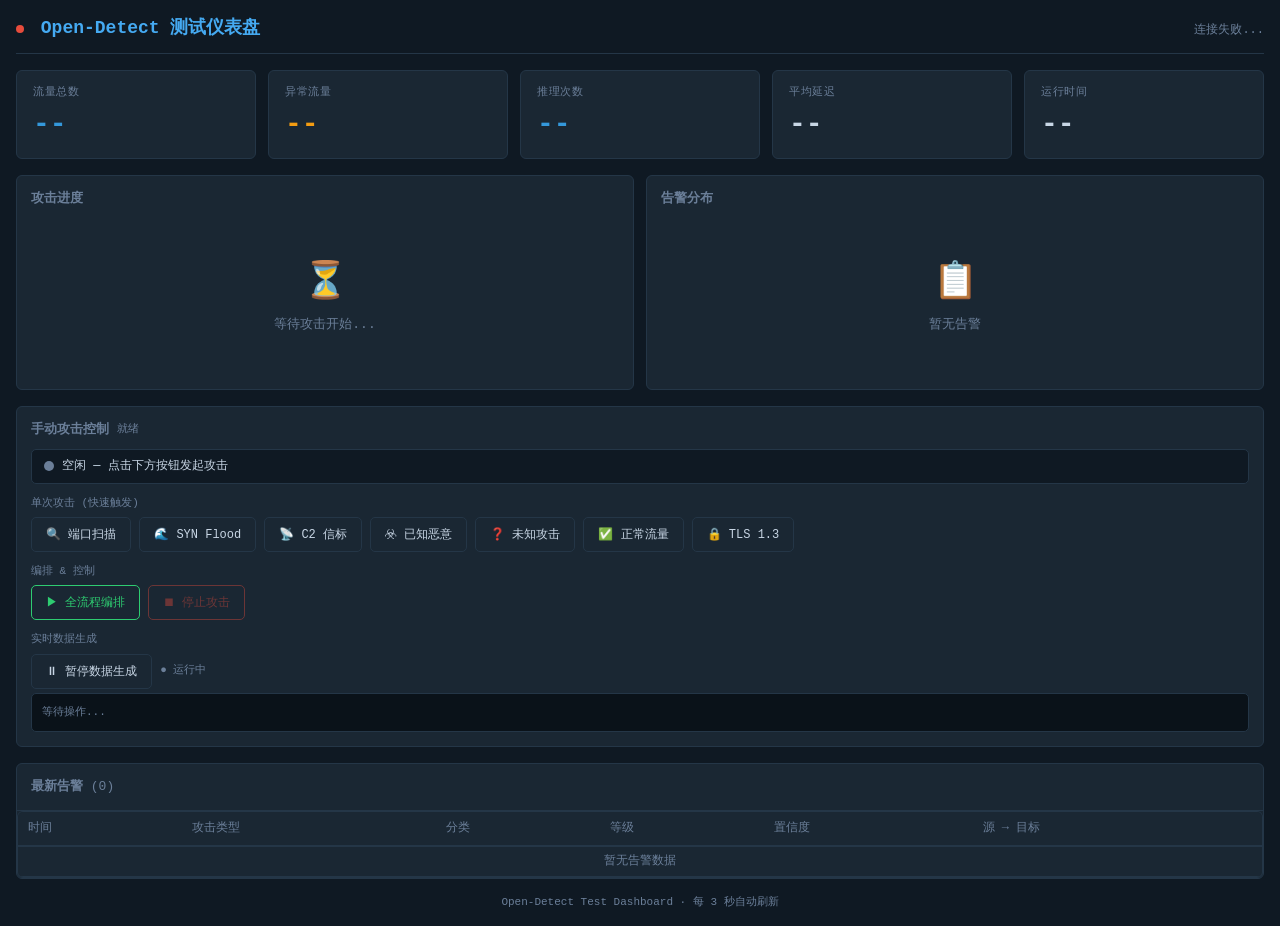
==== tests/dashboard/templates/index.html @ 9c93c2b6 "feat: add dashboard model testing spec and related enhancements [remove large file]" ====
<!DOCTYPE html>
<html lang="zh-CN">
<head>
<meta charset="UTF-8">
<meta name="viewport" content="width=device-width, initial-scale=1.0">
<title>Open-Detect 测试仪表盘</title>
<style>
  :root {
    --bg: #0f1923;
    --panel: #1a2733;
    --border: #243647;
    --text: #c8d6e5;
    --text-dim: #6b7f99;
    --accent: #45aaf2;
    --critical: #e74c3c;
    --warning: #f39c12;
    --info: #3498db;
    --success: #2ecc71;
    --pending: #4e5b6c;
  }
  * { margin: 0; padding: 0; box-sizing: border-box; }
  body {
    background: var(--bg);
    color: var(--text);
    font-family: -apple-system, BlinkMacSystemFont, 'Segoe UI', Roboto, monospace;
    font-size: 13px;
    line-height: 1.4;
    padding: 16px;
  }
  .header {
    display: flex; justify-content: space-between; align-items: baseline;
    margin-bottom: 16px; padding-bottom: 12px;
    border-bottom: 1px solid var(--border);
  }
  .header h1 { font-size: 18px; font-weight: 600; color: var(--accent); }
  .header .update-time { color: var(--text-dim); font-size: 12px; }
  .header .status-dot {
    display: inline-block; width: 8px; height: 8px; border-radius: 50%;
    margin-right: 6px; background: var(--pending);
  }
  .status-dot.healthy { background: var(--success); }
  .status-dot.unhealthy { background: var(--critical); }

  /* Metric cards */
  .cards { display: flex; gap: 12px; margin-bottom: 16px; flex-wrap: wrap; }
  .card {
    flex: 1; min-width: 140px; background: var(--panel);
    border: 1px solid var(--border); border-radius: 6px; padding: 14px 16px;
  }
  .card .label { font-size: 11px; color: var(--text-dim); text-transform: uppercase; letter-spacing: 0.5px; }
  .card .value { font-size: 28px; font-weight: 700; margin-top: 4px; }
  .card .value.critical { color: var(--critical); }
  .card .value.warning { color: var(--warning); }
  .card .value.info { color: var(--info); }

  /* Panels row */
  .panels { display: flex; gap: 12px; margin-bottom: 16px; flex-wrap: wrap; }
  .panel-box {
    flex: 1; min-width: 300px; background: var(--panel);
    border: 1px solid var(--border); border-radius: 6px; padding: 14px;
  }
  .panel-box h3 { font-size: 13px; color: var(--text-dim); margin-bottom: 10px; text-transform: uppercase; }

  /* Attack progress */
  .attack-row { display: flex; align-items: center; gap: 10px; margin-bottom: 8px; }
  .attack-name { width: 130px; font-size: 12px; white-space: nowrap; overflow: hidden; text-overflow: ellipsis; }
  .attack-bar {
    flex: 1; height: 8px; background: var(--border); border-radius: 4px; overflow: hidden;
  }
  .attack-bar .fill { height: 100%; border-radius: 4px; transition: width 0.5s; }
  .fill.done { background: var(--success); width: 100%; }
  .fill.running { background: var(--warning); width: 50%; animation: pulse 1.5s infinite; }
  .fill.pending { background: var(--pending); width: 5%; }
  .attack-status { width: 50px; font-size: 11px; text-align: right; }
  @keyframes pulse { 0%,100%{opacity:1} 50%{opacity:0.4} }

  /* Alert distribution */
  .dist-row { display: flex; justify-content: space-between; margin-bottom: 6px; font-size: 13px; }
  .dist-row .count { font-weight: 700; }

  /* Alert table */
  .alert-table { width: 100%; border-collapse: collapse; font-size: 12px; }
  .alert-table th {
    text-align: left; padding: 8px 10px; border-bottom: 2px solid var(--border);
    color: var(--text-dim); font-weight: 500; position: sticky; top: 0;
    background: var(--panel);
  }
  .alert-table td { padding: 6px 10px; border-bottom: 1px solid var(--border); }
  .alert-table tr:hover { background: rgba(69,170,242,0.05); }
  .badge {
    display: inline-block; padding: 2px 8px; border-radius: 3px;
    font-size: 11px; font-weight: 600; text-transform: uppercase;
  }
  .badge-critical { background: rgba(231,76,60,0.2); color: var(--critical); }
  .badge-warning { background: rgba(243,156,18,0.2); color: var(--warning); }
  .badge-info { background: rgba(52,152,219,0.2); color: var(--info); }

  /* Table container */
  .table-wrap { max-height: 320px; overflow-y: auto; border: 1px solid var(--border); border-radius: 6px; }

  /* ── Attack Control Panel ── */
  .ctrl-buttons { display: flex; gap: 8px; flex-wrap: wrap; margin-bottom: 12px; }
  .btn {
    padding: 8px 14px; border-radius: 5px; border: 1px solid var(--border);
    background: var(--panel); color: var(--text); cursor: pointer;
    font-size: 12px; font-family: inherit; transition: all 0.2s;
    white-space: nowrap;
  }
  .btn:hover:not(:disabled) { border-color: var(--accent); color: var(--accent); }
  .btn:disabled { opacity: 0.4; cursor: not-allowed; }
  .btn.danger { border-color: var(--critical); color: var(--critical); }
  .btn.danger:hover:not(:disabled) { background: rgba(231,76,60,0.1); }
  .btn.full { border-color: var(--success); color: var(--success); }
  .btn.full:hover:not(:disabled) { background: rgba(46,204,113,0.1); }
  .btn-group-label { font-size: 11px; color: var(--text-dim); margin: 8px 0 6px; display: block; }
  .attack-status-bar {
    display: flex; align-items: center; gap: 8px; padding: 8px 12px;
    border-radius: 5px; background: var(--bg); margin-bottom: 12px;
    border: 1px solid var(--border);
  }
  .attack-status-bar .dot {
    width: 10px; height: 10px; border-radius: 50%; flex-shrink: 0;
  }
  .attack-status-bar .dot.idle { background: var(--text-dim); }
  .attack-status-bar .dot.active { background: var(--warning); animation: pulse 0.8s infinite; }
  .attack-status-bar .msg { flex: 1; font-size: 12px; }
  .attack-console {
    background: #0a1219; border: 1px solid var(--border); border-radius: 5px;
    padding: 10px; max-height: 140px; overflow-y: auto; font-size: 11px;
    color: var(--text-dim); line-height: 1.6;
  }
  .attack-console .log-ok { color: var(--success); }
  .attack-console .log-err { color: var(--critical); }
  .attack-console .log-time { color: var(--text-dim); opacity: 0.6; margin-right: 8px; }

  .empty-state { text-align: center; padding: 40px; color: var(--text-dim); }
  .empty-state .icon { font-size: 36px; margin-bottom: 8px; }

  .footer { text-align: center; color: var(--text-dim); font-size: 11px; margin-top: 16px; }
</style>
</head>
<body>

<div class="header">
  <h1>
    <span class="status-dot" id="dot"></span>
    Open-Detect 测试仪表盘
  </h1>
  <div class="update-time" id="lastUpdate">启动中...</div>
</div>

<!-- Metric cards -->
<div class="cards">
  <div class="card">
    <div class="label">流量总数</div>
    <div class="value info" id="card-flows">--</div>
  </div>
  <div class="card">
    <div class="label">异常流量</div>
    <div class="value warning" id="card-abnormal">--</div>
  </div>
  <div class="card">
    <div class="label">推理次数</div>
    <div class="value info" id="card-inference">--</div>
  </div>
  <div class="card">
    <div class="label">平均延迟</div>
    <div class="value" id="card-latency">--</div>
  </div>
  <div class="card">
    <div class="label">运行时间</div>
    <div class="value" id="card-uptime">--</div>
  </div>
</div>

<!-- Panels: Attack progress + Alert distribution -->
<div class="panels">
  <div class="panel-box">
    <h3>攻击进度</h3>
    <div id="attack-progress">
      <div class="empty-state"><div class="icon">⏳</div>等待攻击开始...</div>
    </div>
  </div>
  <div class="panel-box">
    <h3>告警分布</h3>
    <div id="alert-dist">
      <div class="empty-state"><div class="icon">📋</div>暂无告警</div>
    </div>
  </div>
</div>

<!-- ── Attack Control Panel ── -->
<div class="panel-box" style="margin-bottom:16px;">
  <h3 style="display:flex;align-items:center;gap:8px;">
    手动攻击控制
    <span style="font-weight:400;font-size:11px;" id="btn-status">就绪</span>
  </h3>

  <!-- Status bar -->
  <div class="attack-status-bar" id="status-bar">
    <span class="dot idle" id="status-dot"></span>
    <span class="msg" id="status-msg">空闲 — 点击下方按钮发起攻击</span>
    <span style="font-size:11px;color:var(--text-dim);" id="status-elapsed"></span>
  </div>

  <!-- Button groups -->
  <span class="btn-group-label">单次攻击 (快速触发)</span>
  <div class="ctrl-buttons">
    <button class="btn" onclick="triggerAttack('scan')" id="btn-scan">
      🔍 端口扫描
    </button>
    <button class="btn" onclick="triggerAttack('ddos')" id="btn-ddos">
      🌊 SYN Flood
    </button>
    <button class="btn" onclick="triggerAttack('beacon')" id="btn-beacon">
      📡 C2 信标
    </button>
    <button class="btn" onclick="triggerAttack('replay_known')" id="btn-replay-known">
      ☣ 已知恶意
    </button>
    <button class="btn" onclick="triggerAttack('replay_unknown')" id="btn-replay-unknown">
      ❓ 未知攻击
    </button>
    <button class="btn" onclick="triggerAttack('replay_normal')" id="btn-replay-normal">
      ✅ 正常流量
    </button>
    <button class="btn" onclick="triggerAttack('replay_tls13')" id="btn-replay-tls13">
      🔒 TLS 1.3
    </button>
  </div>

  <span class="btn-group-label">编排 & 控制</span>
  <div class="ctrl-buttons">
    <button class="btn full" onclick="triggerAttack('orchestrate')" id="btn-full">
      ▶ 全流程编排
    </button>
    <button class="btn danger" onclick="stopAttack()" id="btn-stop" disabled>
      ⏹ 停止攻击
    </button>
  </div>

  <span class="btn-group-label">实时数据生成</span>
  <div class="ctrl-buttons" style="margin-bottom:4px;">
    <button class="btn" onclick="toggleDemo()" id="btn-demo-toggle">
      ⏸ 暂停数据生成
    </button>
    <span style="font-size:11px;color:var(--text-dim);align-self:center;" id="demo-indicator">● 运行中</span>
  </div>

  <!-- Console log -->
  <div class="attack-console" id="console">
    <div style="color:var(--text-dim);">等待操作...</div>
  </div>
</div>

<!-- Alert table -->
<div class="panel-box" style="padding:0;">
  <div style="padding:14px;border-bottom:1px solid var(--border);">
    <h3 style="margin:0;">最新告警 <span style="font-weight:400;color:var(--text-dim);" id="alert-count">(0)</span></h3>
  </div>
  <div class="table-wrap">
    <table class="alert-table">
      <thead>
        <tr>
          <th>时间</th><th>攻击类型</th><th>分类</th><th>等级</th><th>置信度</th><th>源 → 目标</th>
        </tr>
      </thead>
      <tbody id="alert-tbody">
        <tr><td colspan="6" class="empty-state" id="alert-empty">暂无告警数据</td></tr>
      </tbody>
    </table>
  </div>
</div>

<div class="footer">Open-Detect Test Dashboard · 每 3 秒自动刷新</div>

<script>
const REFRESH_MS = 3000;
const ATTACK_STATUS_MS = 1000;
const ATK_MAP = {
  scan:           { name: '端口扫描',     endpoint: '/api/attack/scan',            attack_type: 'port_scan' },
  ddos:           { name: 'SYN Flood',   endpoint: '/api/attack/ddos',            attack_type: 'syn_flood' },
  beacon:         { name: 'C2 信标',     endpoint: '/api/attack/beacon',          attack_type: 'c2_beaconing' },
  replay_known:   { name: '已知恶意回放', endpoint: '/api/attack/replay',          attack_type: 'pcap_replay_known_malware', body: { pcap_type: 'known_malware' } },
  replay_unknown: { name: '未知攻击回放', endpoint: '/api/attack/replay',          attack_type: 'pcap_replay_unknown_attack', body: { pcap_type: 'unknown_attack' } },
  replay_normal:  { name: '正常流量回放', endpoint: '/api/attack/replay',          attack_type: 'pcap_replay_normal', body: { pcap_type: 'normal' } },
  replay_tls13:   { name: 'TLS 1.3 加密', endpoint: '/api/attack/replay',          attack_type: 'pcap_replay_tls13', body: { pcap_type: 'tls13' } },
  orchestrate:    { name: '全流程编排',   endpoint: '/api/attack/orchestrate',     attack_type: 'full_suite' },
};
let _attackRunning = false;
let _consoleLines = [];

function consoleLog(msg, cls) {
  const now = new Date().toLocaleTimeString('zh-CN', { hour12: false });
  _consoleLines.push({ time: now, msg: msg, cls: cls || '' });
  if (_consoleLines.length > 50) _consoleLines = _consoleLines.slice(-50);
  const el = document.getElementById('console');
  el.innerHTML = _consoleLines.map(l =>
    '<div><span class="log-time">' + l.time + '</span><span class="' + l.cls + '">' + l.msg + '</span></div>'
  ).join('');
  el.scrollTop = el.scrollHeight;
}

function setButtonsEnabled(enabled) {
  _attackRunning = !enabled;
  document.querySelectorAll('.ctrl-buttons button').forEach(b => {
    if (b.id === 'btn-stop') return;
    b.disabled = !enabled;
  });
  document.getElementById('btn-stop').disabled = enabled;
  document.getElementById('btn-status').textContent = enabled ? '就绪' : '攻击中...';
  const dot = document.getElementById('status-dot');
  dot.className = 'dot ' + (enabled ? 'idle' : 'active');
  dot.style.animation = enabled ? '' : '';
}

async function checkAttackStatus() {
  try {
    const r = await fetch('/api/attack/status');
    const d = await r.json();
    const sb = document.getElementById('status-bar');
    const msg = document.getElementById('status-msg');
    const elapsed = document.getElementById('status-elapsed');
    const dot = document.getElementById('status-dot');

    if (d.running && !_attackRunning) {
      setButtonsEnabled(false);
    } else if (!d.running && _attackRunning) {
      setButtonsEnabled(true);
    }

    if (d.running) {
      dot.className = 'dot active';
      msg.textContent = '运行中: ' + d.name;
      elapsed.textContent = d.elapsed_s ? d.elapsed_s.toFixed(0) + 's' : '';
    } else if (!_attackRunning) {
      dot.className = 'dot idle';
      msg.textContent = '空闲 — 点击下方按钮发起攻击';
      elapsed.textContent = '';
    }

    // Render attack progress from server-tracked progresses (always update, even when empty)
    renderAttackProgress(d.progresses || {});
  } catch(e) {}
}

async function triggerAttack(key) {
  const atk = ATK_MAP[key];
  if (!atk) return;

  consoleLog('发起: ' + atk.name + ' ...', '');
  setButtonsEnabled(false);
  document.getElementById('status-msg').textContent = '启动中: ' + atk.name;

  const opts = { method: 'POST', headers: { 'Content-Type': 'application/json' } };
  if (atk.body) opts.body = JSON.stringify(atk.body);

  try {
    const r = await fetch(atk.endpoint, opts);
    const d = await r.json();
    if (d.ok) {
      consoleLog(atk.name + ' — ' + d.message, 'log-ok');
    } else {
      consoleLog(atk.name + ' — ' + d.message, 'log-err');
      setButtonsEnabled(true);
    }
  } catch(e) {
    consoleLog(atk.name + ' — 请求失败: ' + e.message, 'log-err');
    setButtonsEnabled(true);
  }
}

async function stopAttack() {
  consoleLog('用户请求停止攻击...', '');
  try {
    const r = await fetch('/api/attack/stop', { method: 'POST' });
    const d = await r.json();
    consoleLog(d.message, 'log-ok');
  } catch(e) {
    consoleLog('停止请求失败', 'log-err');
  }
  setButtonsEnabled(true);
}

var _demoActive = true;
async function toggleDemo() {
  const endpoint = _demoActive ? '/api/demo/pause' : '/api/demo/resume';
  const btn = document.getElementById('btn-demo-toggle');
  const ind = document.getElementById('demo-indicator');
  btn.disabled = true;
  try {
    const r = await fetch(endpoint, { method: 'POST' });
    const d = await r.json();
    _demoActive = d.active;
    btn.textContent = _demoActive ? '⏸ 暂停数据生成' : '▶ 恢复数据生成';
    ind.textContent = _demoActive ? '● 运行中' : '○ 已暂停';
    ind.style.color = _demoActive ? 'var(--success)' : 'var(--accent)';
  } catch(e) {
    console.error('Demo toggle failed:', e);
  }
  btn.disabled = false;
}

async function syncDemoStatus() {
  try {
    const r = await fetch('/api/demo/status');
    const d = await r.json();
    _demoActive = d.active;
    const btn = document.getElementById('btn-demo-toggle');
    const ind = document.getElementById('demo-indicator');
    btn.textContent = _demoActive ? '⏸ 暂停数据生成' : '▶ 恢复数据生成';
    ind.textContent = _demoActive ? '● 运行中' : '○ 已暂停';
    ind.style.color = _demoActive ? 'var(--success)' : 'var(--accent)';
  } catch(e) {}
}

function fmtTime(ts) {
  if (!ts) return '--';
  const d = new Date(ts * 1000);
  return d.toLocaleTimeString('zh-CN', { hour12: false });
}

function fmtUptime(s) {
  if (!s) return '--';
  const h = Math.floor(s / 3600), m = Math.floor((s % 3600) / 60), sec = Math.floor(s % 60);
  return `${String(h).padStart(2,'0')}:${String(m).padStart(2,'0')}:${String(sec).padStart(2,'0')}`;
}

function fmtLatency(ms) {
  if (!ms) return '--';
  if (ms < 1) return (ms * 1000).toFixed(0) + ' μs';
  if (ms < 1000) return ms.toFixed(0) + ' ms';
  return (ms / 1000).toFixed(2) + ' s';
}

async function loadSummary() {
  try {
    const r = await fetch('/api/summary');
    const d = await r.json();

    document.getElementById('dot').className = 'status-dot ' + (d.healthy ? 'healthy' : 'unhealthy');
    document.getElementById('card-flows').textContent = d.flows_total ?? '--';
    document.getElementById('card-abnormal').textContent = d.flows_abnormal ?? '--';
    document.getElementById('card-inference').textContent = d.inference_count ?? '--';
    document.getElementById('card-latency').textContent = fmtLatency(d.inference_avg_ms);
    document.getElementById('card-uptime').textContent = fmtUptime(d.uptime_seconds);
    document.getElementById('alert-count').textContent = `(${d.alerts_total ?? 0})`;
    renderAlertDist(d);
    document.getElementById('lastUpdate').textContent = '最后更新: ' + fmtTime(d.server_time);
  } catch(e) {
    document.getElementById('dot').className = 'status-dot unhealthy';
    document.getElementById('lastUpdate').textContent = '连接失败...';
  }
}

async function loadAlerts() {
  try {
    const r = await fetch('/api/alerts?limit=50');
    const d = await r.json();
    renderAlertTable(d.alerts || []);
  } catch(e) {}
}

const KNOWN_SEQUENCE = [
  'port_scan', 'syn_flood', 'c2_beaconing',
  'pcap_replay_known_malware', 'pcap_replay_unknown_attack',
  'pcap_replay_normal', 'pcap_replay_tls13'
];
const NICE_NAMES = {
  'port_scan': '端口扫描',
  'syn_flood': 'SYN Flood DDoS',
  'c2_beaconing': 'C2 信标',
  'pcap_replay_known_malware': '已知恶意回放',
  'pcap_replay_unknown_attack': '未知攻击回放',
  'pcap_replay_normal': '正常流量回放',
  'pcap_replay_tls13': 'TLS 1.3 加密',
};

function renderAttackProgress(progresses) {
  const el = document.getElementById('attack-progress');
  const entries = Object.entries(progresses || {});
  if (!entries.length) {
    el.innerHTML = '<div class="empty-state"><div class="icon">⏳</div>等待攻击开始...</div>';
    return;
  }
  let html = '';
  for (const [attackType, info] of entries) {
    const name = NICE_NAMES[attackType] || attackType;
    const pct = info.progress || 0;
    let stateClass = 'pending', statusText = '等待';
    if (info.status === 'done') { stateClass = 'done'; statusText = '✅ ' + pct + '%'; }
    else if (info.status === 'running') { stateClass = 'running'; statusText = '⏳ ' + pct + '%'; }
    else { statusText = '⏸ ' + pct + '%'; }
    html += '<div class="attack-row">' +
      '<div class="attack-name">' + name + '</div>' +
      '<div class="attack-bar"><div class="fill ' + stateClass + '" style="width:' + pct + '%"></div></div>' +
      '<div class="attack-status">' + statusText + '</div></div>';
  }
  el.innerHTML = html;
}

function renderAlertDist(summary) {
  const el = document.getElementById('alert-dist');
  if (!summary.alerts_total) {
    el.innerHTML = '<div class="empty-state"><div class="icon">📋</div>暂无告警</div>';
    return;
  }
  el.innerHTML =
    '<div class="dist-row"><span style="color:var(--critical);">CRITICAL</span><span class="count" style="color:var(--critical);">' + (summary.alerts_critical || 0) + '</span></div>' +
    '<div class="dist-row"><span style="color:var(--warning);">WARNING</span><span class="count" style="color:var(--warning);">' + (summary.alerts_warning || 0) + '</span></div>' +
    '<div class="dist-row"><span style="color:var(--info);">INFO</span><span class="count" style="color:var(--info);">' + Math.max(0, (summary.alerts_total || 0) - (summary.alerts_critical || 0) - (summary.alerts_warning || 0)) + '</span></div>' +
    '<div class="dist-row" style="border-top:1px solid var(--border);padding-top:6px;margin-top:6px;color:var(--text-dim);"><span>合计</span><span class="count">' + (summary.alerts_total || 0) + '</span></div>';
}

function renderAlertTable(alerts) {
  const tbody = document.getElementById('alert-tbody');
  const empty = document.getElementById('alert-empty');
  if (!alerts.length) {
    tbody.innerHTML = '';
    if (empty) empty.style.display = '';
    return;
  }
  if (empty) empty.style.display = 'none';
  let html = '';
  for (const a of alerts) {
    html += '<tr>' +
      '<td>' + fmtTime(a.timestamp) + '</td>' +
      '<td>' + (a.attack_type || '--') + '</td>' +
      '<td>' + (a.class_name || '--') + '</td>' +
      '<td><span class="badge badge-' + (a.alert_level || 'info').toLowerCase() + '">' + (a.alert_level || 'INFO') + '</span></td>' +
      '<td>' + (a.confidence ? (a.confidence * 100).toFixed(1) + '%' : '--') + '</td>' +
      '<td style="color:var(--text-dim);">' + (a.src_ip || '--') + ':' + (a.src_port || '') + ' → ' + (a.dst_ip || '--') + ':' + (a.dst_port || '') + '</td>' +
      '</tr>';
  }
  tbody.innerHTML = html;
}

// Poll
setInterval(() => { loadSummary(); loadAlerts(); }, REFRESH_MS);
setInterval(checkAttackStatus, ATTACK_STATUS_MS);
loadSummary();
loadAlerts();
checkAttackStatus();
syncDemoStatus();
</script>

</body>
</html>
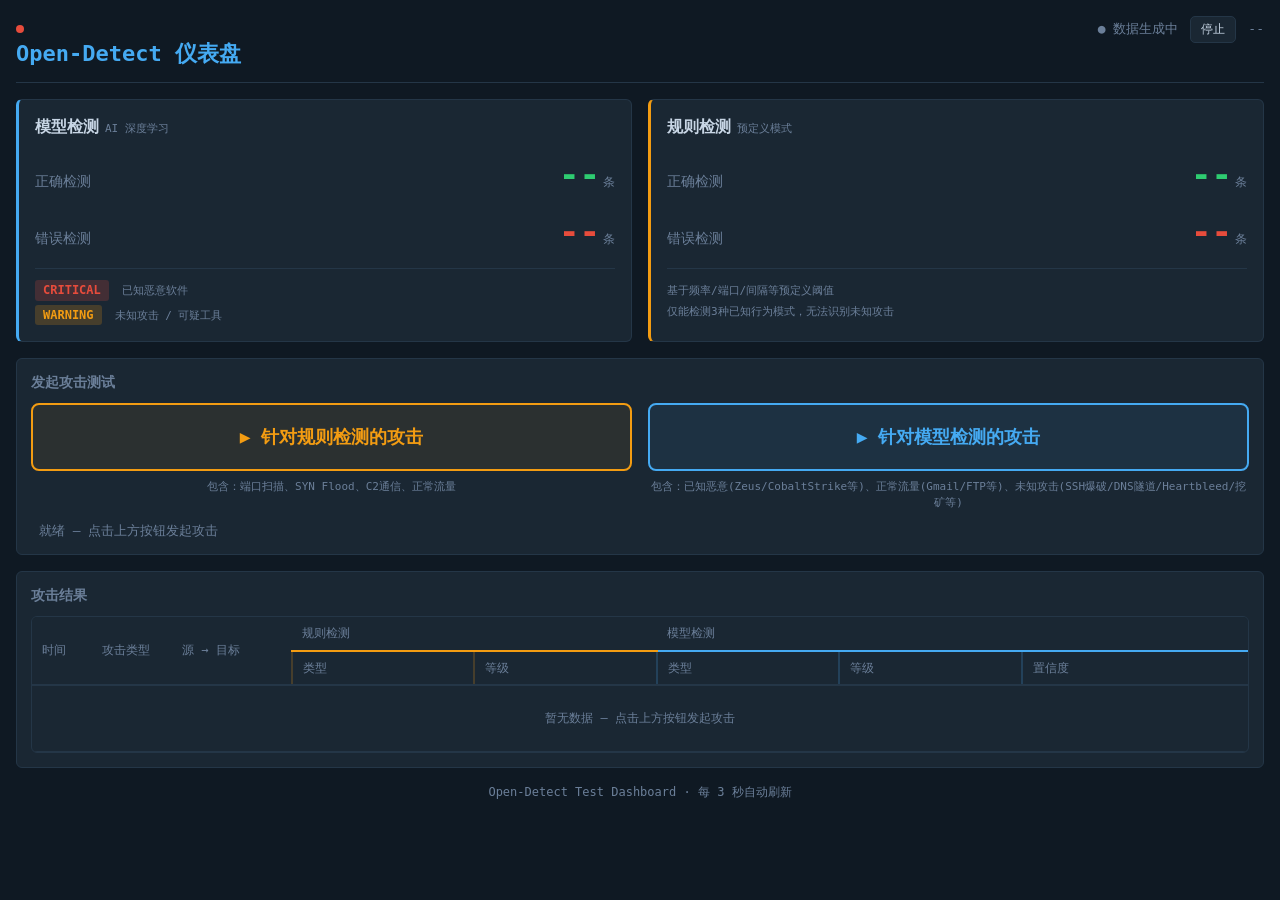
==== commit a92f5e6f: "feat(dashboard): ??????????????????????????????????????? - ??????????????????????????????(3?????????" ====
--- a/tests/dashboard/templates/index.html
+++ b/tests/dashboard/templates/index.html
@@ -3,7 +3,7 @@
 <head>
 <meta charset="UTF-8">
 <meta name="viewport" content="width=device-width, initial-scale=1.0">
-<title>Open-Detect 测试仪表盘</title>
+<title>Open-Detect 仪表盘</title>
 <style>
   :root {
     --bg: #0f1923;
@@ -23,7 +23,7 @@
     background: var(--bg);
     color: var(--text);
     font-family: -apple-system, BlinkMacSystemFont, 'Segoe UI', Roboto, monospace;
-    font-size: 13px;
+    font-size: 15px;
     line-height: 1.4;
     padding: 16px;
   }
@@ -32,8 +32,8 @@
     margin-bottom: 16px; padding-bottom: 12px;
     border-bottom: 1px solid var(--border);
   }
-  .header h1 { font-size: 18px; font-weight: 600; color: var(--accent); }
-  .header .update-time { color: var(--text-dim); font-size: 12px; }
+  .header h1 { font-size: 22px; font-weight: 600; color: var(--accent); }
+  .header .update-time { color: var(--text-dim); font-size: 13px; }
   .header .status-dot {
     display: inline-block; width: 8px; height: 8px; border-radius: 50%;
     margin-right: 6px; background: var(--pending);
@@ -41,45 +41,41 @@
   .status-dot.healthy { background: var(--success); }
   .status-dot.unhealthy { background: var(--critical); }
 
-  /* Metric cards */
-  .cards { display: flex; gap: 12px; margin-bottom: 16px; flex-wrap: wrap; }
-  .card {
-    flex: 1; min-width: 140px; background: var(--panel);
-    border: 1px solid var(--border); border-radius: 6px; padding: 14px 16px;
-  }
-  .card .label { font-size: 11px; color: var(--text-dim); text-transform: uppercase; letter-spacing: 0.5px; }
-  .card .value { font-size: 28px; font-weight: 700; margin-top: 4px; }
-  .card .value.critical { color: var(--critical); }
-  .card .value.warning { color: var(--warning); }
-  .card .value.info { color: var(--info); }
-
-  /* Panels row */
-  .panels { display: flex; gap: 12px; margin-bottom: 16px; flex-wrap: wrap; }
+  /* ── Compare panels ── */
+  .compare-header { display: flex; gap: 16px; margin-bottom: 16px; }
+  .compare-panel { flex: 1; background: var(--panel); border: 1px solid var(--border); border-radius: 6px; padding: 16px; }
+  .compare-panel.model { border-left: 3px solid var(--accent); }
+  .compare-panel.rule { border-left: 3px solid var(--warning); }
+  .compare-panel h3 { font-size: 16px; font-weight: 600; margin-bottom: 12px; display:flex; align-items: baseline; gap: 6px; }
+  .compare-panel h3 .tag { font-size: 11px; color: var(--text-dim); font-weight: 400; }
+  .compare-stat { display: flex; align-items: baseline; justify-content: space-between; margin-bottom: 10px; }
+  .compare-stat .label { font-size: 14px; color: var(--text-dim); }
+  .compare-stat .value { font-size: 34px; font-weight: 700; }
+  .compare-stat .value.model { color: var(--accent); }
+  .compare-stat .value.rule { color: var(--warning); }
+  .compare-stat .suffix { font-size: 12px; color: var(--text-dim); margin-left: 3px; }
+  .rule-check { color: var(--success); margin-right: 6px; font-weight: 700; }
+
+  /* ── Attack buttons ── */
+  .atk-row { display: flex; gap: 16px; }
+  .atk-col { flex: 1; }
+  .atk-main { padding: 20px 24px !important; font-size: 18px !important; font-weight: 700 !important; border-radius: 8px !important; width: 100%; text-align: center; transition: all 0.2s; }
+  .atk-main.rule { border: 2px solid var(--warning) !important; color: var(--warning) !important; background: rgba(243,156,18,0.08) !important; }
+  .atk-main.rule:hover:not(:disabled) { background: rgba(243,156,18,0.2) !important; }
+  .atk-main.model { border: 2px solid var(--accent) !important; color: var(--accent) !important; background: rgba(69,170,242,0.08) !important; }
+  .atk-main.model:hover:not(:disabled) { background: rgba(69,170,242,0.2) !important; }
+  .atk-main:disabled { opacity: 0.4; cursor: not-allowed; }
+  .atk-hint { font-size: 11px; color: var(--text-dim); margin-top: 8px; text-align: center; line-height: 1.5; }
+  @keyframes progressPulse { 0%,100% { opacity: 1; } 50% { opacity: 0.4; } }
+  .status-dot.running-pulse { animation: progressPulse 1.2s ease-in-out infinite; }
+
+  /* Base panel / table / button styles */
   .panel-box {
-    flex: 1; min-width: 300px; background: var(--panel);
+    flex: 1; background: var(--panel);
     border: 1px solid var(--border); border-radius: 6px; padding: 14px;
   }
-  .panel-box h3 { font-size: 13px; color: var(--text-dim); margin-bottom: 10px; text-transform: uppercase; }
-
-  /* Attack progress */
-  .attack-row { display: flex; align-items: center; gap: 10px; margin-bottom: 8px; }
-  .attack-name { width: 130px; font-size: 12px; white-space: nowrap; overflow: hidden; text-overflow: ellipsis; }
-  .attack-bar {
-    flex: 1; height: 8px; background: var(--border); border-radius: 4px; overflow: hidden;
-  }
-  .attack-bar .fill { height: 100%; border-radius: 4px; transition: width 0.5s; }
-  .fill.done { background: var(--success); width: 100%; }
-  .fill.running { background: var(--warning); width: 50%; animation: pulse 1.5s infinite; }
-  .fill.pending { background: var(--pending); width: 5%; }
-  .attack-status { width: 50px; font-size: 11px; text-align: right; }
-  @keyframes pulse { 0%,100%{opacity:1} 50%{opacity:0.4} }
-
-  /* Alert distribution */
-  .dist-row { display: flex; justify-content: space-between; margin-bottom: 6px; font-size: 13px; }
-  .dist-row .count { font-weight: 700; }
-
-  /* Alert table */
-  .alert-table { width: 100%; border-collapse: collapse; font-size: 12px; }
+  .panel-box h3 { font-size: 14px; color: var(--text-dim); margin-bottom: 10px; text-transform: uppercase; }
+  .alert-table { width: 100%; border-collapse: collapse; font-size: 14px; }
   .alert-table th {
     text-align: left; padding: 8px 10px; border-bottom: 2px solid var(--border);
     color: var(--text-dim); font-weight: 500; position: sticky; top: 0;
@@ -89,184 +85,143 @@
   .alert-table tr:hover { background: rgba(69,170,242,0.05); }
   .badge {
     display: inline-block; padding: 2px 8px; border-radius: 3px;
-    font-size: 11px; font-weight: 600; text-transform: uppercase;
+    font-size: 12px; font-weight: 600; text-transform: uppercase;
   }
   .badge-critical { background: rgba(231,76,60,0.2); color: var(--critical); }
   .badge-warning { background: rgba(243,156,18,0.2); color: var(--warning); }
   .badge-info { background: rgba(52,152,219,0.2); color: var(--info); }
-
-  /* Table container */
   .table-wrap { max-height: 320px; overflow-y: auto; border: 1px solid var(--border); border-radius: 6px; }
-
-  /* ── Attack Control Panel ── */
-  .ctrl-buttons { display: flex; gap: 8px; flex-wrap: wrap; margin-bottom: 12px; }
   .btn {
     padding: 8px 14px; border-radius: 5px; border: 1px solid var(--border);
     background: var(--panel); color: var(--text); cursor: pointer;
-    font-size: 12px; font-family: inherit; transition: all 0.2s;
+    font-size: 14px; font-family: inherit; transition: all 0.2s;
     white-space: nowrap;
   }
   .btn:hover:not(:disabled) { border-color: var(--accent); color: var(--accent); }
   .btn:disabled { opacity: 0.4; cursor: not-allowed; }
-  .btn.danger { border-color: var(--critical); color: var(--critical); }
-  .btn.danger:hover:not(:disabled) { background: rgba(231,76,60,0.1); }
-  .btn.full { border-color: var(--success); color: var(--success); }
-  .btn.full:hover:not(:disabled) { background: rgba(46,204,113,0.1); }
-  .btn-group-label { font-size: 11px; color: var(--text-dim); margin: 8px 0 6px; display: block; }
-  .attack-status-bar {
-    display: flex; align-items: center; gap: 8px; padding: 8px 12px;
-    border-radius: 5px; background: var(--bg); margin-bottom: 12px;
-    border: 1px solid var(--border);
-  }
-  .attack-status-bar .dot {
-    width: 10px; height: 10px; border-radius: 50%; flex-shrink: 0;
-  }
-  .attack-status-bar .dot.idle { background: var(--text-dim); }
-  .attack-status-bar .dot.active { background: var(--warning); animation: pulse 0.8s infinite; }
-  .attack-status-bar .msg { flex: 1; font-size: 12px; }
-  .attack-console {
-    background: #0a1219; border: 1px solid var(--border); border-radius: 5px;
-    padding: 10px; max-height: 140px; overflow-y: auto; font-size: 11px;
-    color: var(--text-dim); line-height: 1.6;
-  }
-  .attack-console .log-ok { color: var(--success); }
-  .attack-console .log-err { color: var(--critical); }
-  .attack-console .log-time { color: var(--text-dim); opacity: 0.6; margin-right: 8px; }
-
-  .empty-state { text-align: center; padding: 40px; color: var(--text-dim); }
-  .empty-state .icon { font-size: 36px; margin-bottom: 8px; }
-
-  .footer { text-align: center; color: var(--text-dim); font-size: 11px; margin-top: 16px; }
+
+  /* ── Compare table ── */
+  .compare-table th { font-size: 12px; }
+  .compare-table td { font-size: 12px; padding: 8px 6px; }
+  .hdr-rule { text-align: center; color: var(--warning); border-bottom: 2px solid var(--warning) !important; font-size: 14px; }
+  .hdr-model { text-align: center; color: var(--accent); border-bottom: 2px solid var(--accent) !important; font-size: 14px; }
+  .sub-rule { border-left: 2px solid rgba(243,156,18,0.2); color: var(--text-dim); font-size: 11px; font-weight: 400; }
+  .sub-model { border-left: 2px solid rgba(69,170,242,0.2); color: var(--text-dim); font-size: 11px; font-weight: 400; }
+  td.col-rule-first { border-left: 2px solid rgba(243,156,18,0.15); }
+  td.col-rule { background: rgba(243,156,18,0.02); }
+  td.col-model-first { border-left: 2px solid rgba(69,170,242,0.15); }
+  td.col-model { background: rgba(69,170,242,0.02); }
+  td.cell-na { color: var(--text-dim); font-style: italic; }
+  td.det-correct { color: var(--success); font-weight: 600; }
+  td.det-incorrect { color: var(--critical); }
+  td.det-neutral { color: var(--text-dim); }
+
+  .footer { text-align: center; color: var(--text-dim); font-size: 12px; margin-top: 16px; }
 </style>
 </head>
 <body>
 
 <div class="header">
-  <h1>
-    <span class="status-dot" id="dot"></span>
-    Open-Detect 测试仪表盘
-  </h1>
-  <div class="update-time" id="lastUpdate">启动中...</div>
+  <div>
+    <span class="status-dot" id="status-dot"></span>
+    <h1>Open-Detect 仪表盘</h1>
+  </div>
+  <div style="display:flex;align-items:center;gap:12px;">
+    <span id="demo-indicator" onclick="toggleDemo()" style="cursor:pointer;font-size:13px;color:var(--text-dim);">
+      ● 数据生成中
+    </span>
+    <button class="btn" onclick="stopAttack()" id="btn-stop" style="font-size:12px;padding:4px 10px;">停止</button>
+    <span id="lastUpdate" class="update-time">--</span>
+  </div>
 </div>
 
-<!-- Metric cards -->
-<div class="cards">
-  <div class="card">
-    <div class="label">流量总数</div>
-    <div class="value info" id="card-flows">--</div>
-  </div>
-  <div class="card">
-    <div class="label">异常流量</div>
-    <div class="value warning" id="card-abnormal">--</div>
-  </div>
-  <div class="card">
-    <div class="label">推理次数</div>
-    <div class="value info" id="card-inference">--</div>
-  </div>
-  <div class="card">
-    <div class="label">平均延迟</div>
-    <div class="value" id="card-latency">--</div>
-  </div>
-  <div class="card">
-    <div class="label">运行时间</div>
-    <div class="value" id="card-uptime">--</div>
+<!-- Top: Compare panels -->
+<div class="compare-header">
+  <!-- Left: Model detection panel -->
+  <div class="compare-panel model">
+    <h3>模型检测 <span class="tag">AI 深度学习</span></h3>
+    <div class="compare-stat">
+      <span class="label">正确检测</span>
+      <span><span class="value model" id="cv-model-correct" style="color:var(--success)">--</span><span class="suffix">条</span></span>
+    </div>
+    <div class="compare-stat">
+      <span class="label">错误检测</span>
+      <span><span class="value model" id="cv-model-incorrect" style="color:var(--critical)">--</span><span class="suffix">条</span></span>
+    </div>
+    <div style="margin-top:12px;padding-top:10px;border-top:1px solid var(--border);">
+      <div class="badge badge-critical" style="display:inline-block;margin-right:4px;">CRITICAL</div>
+      <span style="font-size:11px;color:var(--text-dim);">已知恶意软件</span>
+      <br>
+      <div class="badge badge-warning" style="display:inline-block;margin-right:4px;margin-top:4px;">WARNING</div>
+      <span style="font-size:11px;color:var(--text-dim);">未知攻击 / 可疑工具</span>
+    </div>
+  </div>
+  
+  <!-- Right: Rule detection panel -->
+  <div class="compare-panel rule">
+    <h3>规则检测 <span class="tag">预定义模式</span></h3>
+    <div class="compare-stat">
+      <span class="label">正确检测</span>
+      <span><span class="value rule" id="cv-rule-correct" style="color:var(--success)">--</span><span class="suffix">条</span></span>
+    </div>
+    <div class="compare-stat">
+      <span class="label">错误检测</span>
+      <span><span class="value rule" id="cv-rule-incorrect" style="color:var(--critical)">--</span><span class="suffix">条</span></span>
+    </div>
+    <div style="margin-top:12px;padding-top:10px;border-top:1px solid var(--border);">
+      <span style="font-size:11px;color:var(--text-dim);">基于频率/端口/间隔等预定义阈值</span>
+      <br>
+      <span style="font-size:11px;color:var(--text-dim);margin-top:4px;display:inline-block;">
+        仅能检测3种已知行为模式，无法识别未知攻击
+      </span>
+    </div>
   </div>
 </div>
 
-<!-- Panels: Attack progress + Alert distribution -->
-<div class="panels">
-  <div class="panel-box">
-    <h3>攻击进度</h3>
-    <div id="attack-progress">
-      <div class="empty-state"><div class="icon">⏳</div>等待攻击开始...</div>
-    </div>
-  </div>
-  <div class="panel-box">
-    <h3>告警分布</h3>
-    <div id="alert-dist">
-      <div class="empty-state"><div class="icon">📋</div>暂无告警</div>
-    </div>
+<!-- Middle: Two attack buttons -->
+<div class="panel-box" style="margin-bottom:16px;">
+  <h3>发起攻击测试</h3>
+  <div class="atk-row">
+    <div class="atk-col">
+      <button class="btn atk-main rule" onclick="triggerAttack('rule')" id="btn-rule">
+        ▶ 针对规则检测的攻击
+      </button>
+      <div class="atk-hint">包含：端口扫描、SYN Flood、C2通信、正常流量</div>
+    </div>
+    <div class="atk-col">
+      <button class="btn atk-main model" onclick="triggerAttack('model')" id="btn-model">
+        ▶ 针对模型检测的攻击
+      </button>
+      <div class="atk-hint">包含：已知恶意(Zeus/CobaltStrike等)、正常流量(Gmail/FTP等)、未知攻击(SSH爆破/DNS隧道/Heartbleed/挖矿等)</div>
+    </div>
+  </div>
+  <div id="status-bar" style="margin-top:10px;font-size:13px;color:var(--text-dim);display:flex;align-items:center;gap:8px;">
+    <span id="status-dot2" class="status-dot" style="background:var(--pending);"></span>
+    <span id="status-msg">就绪 — 点击上方按钮发起攻击</span>
+    <span id="status-elapsed" style="margin-left:auto;"></span>
   </div>
 </div>
 
-<!-- ── Attack Control Panel ── -->
-<div class="panel-box" style="margin-bottom:16px;">
-  <h3 style="display:flex;align-items:center;gap:8px;">
-    手动攻击控制
-    <span style="font-weight:400;font-size:11px;" id="btn-status">就绪</span>
-  </h3>
-
-  <!-- Status bar -->
-  <div class="attack-status-bar" id="status-bar">
-    <span class="dot idle" id="status-dot"></span>
-    <span class="msg" id="status-msg">空闲 — 点击下方按钮发起攻击</span>
-    <span style="font-size:11px;color:var(--text-dim);" id="status-elapsed"></span>
-  </div>
-
-  <!-- Button groups -->
-  <span class="btn-group-label">单次攻击 (快速触发)</span>
-  <div class="ctrl-buttons">
-    <button class="btn" onclick="triggerAttack('scan')" id="btn-scan">
-      🔍 端口扫描
-    </button>
-    <button class="btn" onclick="triggerAttack('ddos')" id="btn-ddos">
-      🌊 SYN Flood
-    </button>
-    <button class="btn" onclick="triggerAttack('beacon')" id="btn-beacon">
-      📡 C2 信标
-    </button>
-    <button class="btn" onclick="triggerAttack('replay_known')" id="btn-replay-known">
-      ☣ 已知恶意
-    </button>
-    <button class="btn" onclick="triggerAttack('replay_unknown')" id="btn-replay-unknown">
-      ❓ 未知攻击
-    </button>
-    <button class="btn" onclick="triggerAttack('replay_normal')" id="btn-replay-normal">
-      ✅ 正常流量
-    </button>
-    <button class="btn" onclick="triggerAttack('replay_tls13')" id="btn-replay-tls13">
-      🔒 TLS 1.3
-    </button>
-  </div>
-
-  <span class="btn-group-label">编排 & 控制</span>
-  <div class="ctrl-buttons">
-    <button class="btn full" onclick="triggerAttack('orchestrate')" id="btn-full">
-      ▶ 全流程编排
-    </button>
-    <button class="btn danger" onclick="stopAttack()" id="btn-stop" disabled>
-      ⏹ 停止攻击
-    </button>
-  </div>
-
-  <span class="btn-group-label">实时数据生成</span>
-  <div class="ctrl-buttons" style="margin-bottom:4px;">
-    <button class="btn" onclick="toggleDemo()" id="btn-demo-toggle">
-      ⏸ 暂停数据生成
-    </button>
-    <span style="font-size:11px;color:var(--text-dim);align-self:center;" id="demo-indicator">● 运行中</span>
-  </div>
-
-  <!-- Console log -->
-  <div class="attack-console" id="console">
-    <div style="color:var(--text-dim);">等待操作...</div>
-  </div>
-</div>
-
-<!-- Alert table -->
-<div class="panel-box" style="padding:0;">
-  <div style="padding:14px;border-bottom:1px solid var(--border);">
-    <h3 style="margin:0;">最新告警 <span style="font-weight:400;color:var(--text-dim);" id="alert-count">(0)</span></h3>
-  </div>
-  <div class="table-wrap">
-    <table class="alert-table">
+<!-- Bottom: Compare result table -->
+<div class="panel-box">
+  <h3>攻击结果 <span id="result-count" style="font-weight:400;color:var(--text-dim);"></span></h3>
+  <div class="table-wrap" style="max-height:500px;">
+    <table class="alert-table compare-table" id="result-table">
       <thead>
         <tr>
-          <th>时间</th><th>攻击类型</th><th>分类</th><th>等级</th><th>置信度</th><th>源 → 目标</th>
+          <th rowspan="2" style="width:60px;">时间</th>
+          <th rowspan="2" style="width:80px;">攻击类型</th>
+          <th rowspan="2" style="width:120px;">源 → 目标</th>
+          <th colspan="2" class="hdr-rule">规则检测</th>
+          <th colspan="3" class="hdr-model">模型检测</th>
+        </tr>
+        <tr>
+          <th class="sub-rule">类型</th><th class="sub-rule">等级</th>
+          <th class="sub-model">类型</th><th class="sub-model">等级</th><th class="sub-model">置信度</th>
         </tr>
       </thead>
-      <tbody id="alert-tbody">
-        <tr><td colspan="6" class="empty-state" id="alert-empty">暂无告警数据</td></tr>
+      <tbody id="result-table-body">
+        <tr><td colspan="8" style="text-align:center;color:var(--text-dim);padding:24px;">暂无数据 — 点击上方按钮发起攻击</td></tr>
       </tbody>
     </table>
   </div>
@@ -275,273 +230,212 @@
 <div class="footer">Open-Detect Test Dashboard · 每 3 秒自动刷新</div>
 
 <script>
-const REFRESH_MS = 3000;
-const ATTACK_STATUS_MS = 1000;
-const ATK_MAP = {
-  scan:           { name: '端口扫描',     endpoint: '/api/attack/scan',            attack_type: 'port_scan' },
-  ddos:           { name: 'SYN Flood',   endpoint: '/api/attack/ddos',            attack_type: 'syn_flood' },
-  beacon:         { name: 'C2 信标',     endpoint: '/api/attack/beacon',          attack_type: 'c2_beaconing' },
-  replay_known:   { name: '已知恶意回放', endpoint: '/api/attack/replay',          attack_type: 'pcap_replay_known_malware', body: { pcap_type: 'known_malware' } },
-  replay_unknown: { name: '未知攻击回放', endpoint: '/api/attack/replay',          attack_type: 'pcap_replay_unknown_attack', body: { pcap_type: 'unknown_attack' } },
-  replay_normal:  { name: '正常流量回放', endpoint: '/api/attack/replay',          attack_type: 'pcap_replay_normal', body: { pcap_type: 'normal' } },
-  replay_tls13:   { name: 'TLS 1.3 加密', endpoint: '/api/attack/replay',          attack_type: 'pcap_replay_tls13', body: { pcap_type: 'tls13' } },
-  orchestrate:    { name: '全流程编排',   endpoint: '/api/attack/orchestrate',     attack_type: 'full_suite' },
+var ATK_MAP = {
+  rule: {
+    name: '规则检测攻击',
+    endpoint: '/api/test/trigger',
+    method: 'POST',
+    body: JSON.stringify({ source: 'rule' }),
+    attack_type: 'rule_suite'
+  },
+  model: {
+    name: '模型检测攻击',
+    endpoint: '/api/test/trigger',
+    method: 'POST',
+    body: JSON.stringify({ source: 'model' }),
+    attack_type: 'model_suite'
+  }
 };
-let _attackRunning = false;
-let _consoleLines = [];
-
-function consoleLog(msg, cls) {
-  const now = new Date().toLocaleTimeString('zh-CN', { hour12: false });
-  _consoleLines.push({ time: now, msg: msg, cls: cls || '' });
-  if (_consoleLines.length > 50) _consoleLines = _consoleLines.slice(-50);
-  const el = document.getElementById('console');
-  el.innerHTML = _consoleLines.map(l =>
-    '<div><span class="log-time">' + l.time + '</span><span class="' + l.cls + '">' + l.msg + '</span></div>'
-  ).join('');
-  el.scrollTop = el.scrollHeight;
-}
-
-function setButtonsEnabled(enabled) {
-  _attackRunning = !enabled;
-  document.querySelectorAll('.ctrl-buttons button').forEach(b => {
-    if (b.id === 'btn-stop') return;
-    b.disabled = !enabled;
-  });
-  document.getElementById('btn-stop').disabled = enabled;
-  document.getElementById('btn-status').textContent = enabled ? '就绪' : '攻击中...';
-  const dot = document.getElementById('status-dot');
-  dot.className = 'dot ' + (enabled ? 'idle' : 'active');
-  dot.style.animation = enabled ? '' : '';
-}
-
-async function checkAttackStatus() {
-  try {
-    const r = await fetch('/api/attack/status');
-    const d = await r.json();
-    const sb = document.getElementById('status-bar');
-    const msg = document.getElementById('status-msg');
-    const elapsed = document.getElementById('status-elapsed');
-    const dot = document.getElementById('status-dot');
-
-    if (d.running && !_attackRunning) {
-      setButtonsEnabled(false);
-    } else if (!d.running && _attackRunning) {
-      setButtonsEnabled(true);
-    }
-
-    if (d.running) {
-      dot.className = 'dot active';
-      msg.textContent = '运行中: ' + d.name;
-      elapsed.textContent = d.elapsed_s ? d.elapsed_s.toFixed(0) + 's' : '';
-    } else if (!_attackRunning) {
-      dot.className = 'dot idle';
-      msg.textContent = '空闲 — 点击下方按钮发起攻击';
-      elapsed.textContent = '';
-    }
-
-    // Render attack progress from server-tracked progresses (always update, even when empty)
-    renderAttackProgress(d.progresses || {});
-  } catch(e) {}
-}
-
-async function triggerAttack(key) {
-  const atk = ATK_MAP[key];
+
+function triggerAttack(key) {
+  var atk = ATK_MAP[key];
   if (!atk) return;
-
-  consoleLog('发起: ' + atk.name + ' ...', '');
-  setButtonsEnabled(false);
-  document.getElementById('status-msg').textContent = '启动中: ' + atk.name;
-
-  const opts = { method: 'POST', headers: { 'Content-Type': 'application/json' } };
-  if (atk.body) opts.body = JSON.stringify(atk.body);
-
-  try {
-    const r = await fetch(atk.endpoint, opts);
-    const d = await r.json();
-    if (d.ok) {
-      consoleLog(atk.name + ' — ' + d.message, 'log-ok');
+  logStatus('发起: ' + atk.name + ' ...');
+  disableButtons(true);
+  fetch(atk.endpoint, { method: atk.method, headers: { 'Content-Type': 'application/json' }, body: atk.body })
+    .then(function(r) { return r.json(); })
+    .then(function(d) {
+      if (d.ok) { logStatus(atk.name + ' — 已启动 (' + d.total + ' 个攻击)'); }
+      else { logStatus(atk.name + ' — 失败: ' + (d.message || '')); disableButtons(false); }
+    })
+    .catch(function(e) { logStatus(atk.name + ' — 错误'); disableButtons(false); });
+}
+
+function disableButtons(dis) {
+  document.getElementById('btn-rule').disabled = dis;
+  document.getElementById('btn-model').disabled = dis;
+}
+
+function logStatus(msg) {
+  document.getElementById('status-msg').textContent = msg;
+}
+
+function stopAttack() {
+  fetch('/api/attack/stop', { method: 'POST' })
+    .then(function(r) { return r.json(); })
+    .then(function() { disableButtons(false); });
+}
+
+var _demoActive = true;
+function toggleDemo() {
+  var ep = _demoActive ? '/api/demo/pause' : '/api/demo/resume';
+  fetch(ep, { method: 'POST' })
+    .then(function(r) { return r.json(); })
+    .then(function(d) { _demoActive = d.active; updateDemoUI(); });
+}
+function syncDemoStatus() {
+  fetch('/api/demo/status')
+    .then(function(r) { return r.json(); })
+    .then(function(d) { _demoActive = d.active; updateDemoUI(); });
+}
+function updateDemoUI() {
+  var el = document.getElementById('demo-indicator');
+  el.innerHTML = _demoActive ? '● 数据生成中' : '○ 数据已暂停';
+  el.style.color = _demoActive ? 'var(--success)' : 'var(--text-dim)';
+}
+
+function fmtTime(ts) { var d = new Date(ts * 1000); return d.toTimeString().substring(0,8); }
+function fmtUptime(s) { s = Math.floor(s); var h = Math.floor(s/3600), m = Math.floor(s%3600/60), ss = s%60; return (h>0?h+':':'') + (m<10&&h>0?'0':'') + m + ':' + (ss<10?'0':'') + ss; }
+
+function loadSummary() {
+  fetch('/api/summary')
+    .then(function(r) { return r.json(); })
+    .then(function(d) {
+      var dot = document.getElementById('status-dot');
+      dot.className = 'status-dot' + (d.healthy ? ' healthy' : ' unhealthy');
+      document.getElementById('lastUpdate').textContent = '更新 ' + fmtTime(d.server_time);
+      document.getElementById('result-count').textContent = '(共 ' + (d.alerts_total || 0) + ' 条)';
+
+      // Model detection: correct / incorrect counts
+      document.getElementById('cv-model-correct').textContent = d.model_correct || 0;
+      document.getElementById('cv-model-incorrect').textContent = d.model_incorrect || 0;
+
+      // Rule detection: correct / incorrect counts
+      document.getElementById('cv-rule-correct').textContent = d.rule_correct || 0;
+      document.getElementById('cv-rule-incorrect').textContent = d.rule_incorrect || 0;
+    })
+    .catch(function() {
+      document.getElementById('status-dot').className = 'status-dot unhealthy';
+    });
+}
+
+function loadAlerts() {
+  fetch('/api/alerts?limit=50')
+    .then(function(r) { return r.json(); })
+    .then(function(d) {
+      renderCompareTable(d.alerts || []);
+    })
+    .catch(function() {});
+}
+
+function renderCompareTable(alerts) {
+  var tbody = document.getElementById('result-table-body');
+  if (!alerts.length) {
+    tbody.innerHTML = '<tr><td colspan="9" style="text-align:center;color:var(--text-dim);padding:24px;">暂无数据 — 点击上方按钮发起攻击</td></tr>';
+    document.getElementById('result-count').textContent = '(共 0 条)';
+    return;
+  }
+  var html = '';
+  for (var i = 0; i < alerts.length; i++) {
+    var a = alerts[i];
+    var extra = {};
+    try { extra = typeof a.extra === 'string' ? JSON.parse(a.extra) : (a.extra || {}); } catch(e) {}
+    var mr = extra.model_result || {};
+    var rr = extra.rule_result || {};
+    
+    function levelBadge(lv) {
+      var cls = lv === 'CRITICAL' ? 'badge-critical' : lv === 'WARNING' ? 'badge-warning' : 'badge-info';
+      return '<span class="badge ' + cls + '">' + (lv || '—') + '</span>';
+    }
+    function confStr(cf) {
+      return cf != null ? (cf * 100).toFixed(0) + '%' : '<span class="cell-na">—</span>';
+    }
+    function typeStr(v, r) {
+      var cn = (r && r.class_name) ? r.class_name : v;
+      return cn || '<span class="cell-na">—</span>';
+    }
+    // Return 'correct' / 'incorrect' / 'neutral' CSS class for a detection result.
+    // isModel=true: model column (unknown is correct for un-trained rule attacks)
+    // isModel=false: rule column (exact match only for rule attacks)
+    function detClass(detResult, expectedType, isModel) {
+      if (!detResult || !detResult.attack_type) return 'det-neutral';
+      var dt = detResult.attack_type;
+      // Model never trained on rule attack types → unknown_attack is correct
+      if (isModel && (expectedType === 'port_scan' || expectedType === 'syn_flood' || expectedType === 'c2_beaconing')) {
+        return dt === 'unknown_attack' ? 'det-correct' : 'det-incorrect';
+      }
+      if (expectedType === 'known_malware') {
+        return (dt === 'known_malware' || dt === 'suspicious_tool') ? 'det-correct' : 'det-incorrect';
+      }
+      if (expectedType === 'normal' || expectedType === 'unknown_attack') {
+        return dt === expectedType ? 'det-correct' : 'det-incorrect';
+      }
+      // Rule detection on rule attacks: exact match
+      return dt === expectedType ? 'det-correct' : 'det-incorrect';
+    }
+    // Render the attack type column — show intention, not model guess
+    function attackTypeLabel(t) {
+      var m = {'known_malware':'已知恶意','normal':'正常流量','unknown_attack':'未知攻击',
+               'port_scan':'端口扫描','syn_flood':'SYN Flood','c2_beaconing':'C2通信'};
+      return m[t] || t;
+    }
+    var atLabel = attackTypeLabel(a.attack_type);
+    var rCls = detClass(rr, a.attack_type, false);
+    var mCls = detClass(mr, a.attack_type, true);
+    // Rule type display: red NULL when model attack (unknown_attack/known_malware)
+    // has rule that can't determine type (INFO level)
+    var ruleTypeHtml, ruleTypeCls = rCls;
+    if ((a.attack_type === 'unknown_attack' || a.attack_type === 'known_malware') && rr.alert_level === 'INFO') {
+      ruleTypeHtml = '<span style="color:var(--critical);font-weight:600;">NULL</span>';
+      ruleTypeCls = 'det-incorrect';
     } else {
-      consoleLog(atk.name + ' — ' + d.message, 'log-err');
-      setButtonsEnabled(true);
-    }
-  } catch(e) {
-    consoleLog(atk.name + ' — 请求失败: ' + e.message, 'log-err');
-    setButtonsEnabled(true);
-  }
-}
-
-async function stopAttack() {
-  consoleLog('用户请求停止攻击...', '');
-  try {
-    const r = await fetch('/api/attack/stop', { method: 'POST' });
-    const d = await r.json();
-    consoleLog(d.message, 'log-ok');
-  } catch(e) {
-    consoleLog('停止请求失败', 'log-err');
-  }
-  setButtonsEnabled(true);
-}
-
-var _demoActive = true;
-async function toggleDemo() {
-  const endpoint = _demoActive ? '/api/demo/pause' : '/api/demo/resume';
-  const btn = document.getElementById('btn-demo-toggle');
-  const ind = document.getElementById('demo-indicator');
-  btn.disabled = true;
-  try {
-    const r = await fetch(endpoint, { method: 'POST' });
-    const d = await r.json();
-    _demoActive = d.active;
-    btn.textContent = _demoActive ? '⏸ 暂停数据生成' : '▶ 恢复数据生成';
-    ind.textContent = _demoActive ? '● 运行中' : '○ 已暂停';
-    ind.style.color = _demoActive ? 'var(--success)' : 'var(--accent)';
-  } catch(e) {
-    console.error('Demo toggle failed:', e);
-  }
-  btn.disabled = false;
-}
-
-async function syncDemoStatus() {
-  try {
-    const r = await fetch('/api/demo/status');
-    const d = await r.json();
-    _demoActive = d.active;
-    const btn = document.getElementById('btn-demo-toggle');
-    const ind = document.getElementById('demo-indicator');
-    btn.textContent = _demoActive ? '⏸ 暂停数据生成' : '▶ 恢复数据生成';
-    ind.textContent = _demoActive ? '● 运行中' : '○ 已暂停';
-    ind.style.color = _demoActive ? 'var(--success)' : 'var(--accent)';
-  } catch(e) {}
-}
-
-function fmtTime(ts) {
-  if (!ts) return '--';
-  const d = new Date(ts * 1000);
-  return d.toLocaleTimeString('zh-CN', { hour12: false });
-}
-
-function fmtUptime(s) {
-  if (!s) return '--';
-  const h = Math.floor(s / 3600), m = Math.floor((s % 3600) / 60), sec = Math.floor(s % 60);
-  return `${String(h).padStart(2,'0')}:${String(m).padStart(2,'0')}:${String(sec).padStart(2,'0')}`;
-}
-
-function fmtLatency(ms) {
-  if (!ms) return '--';
-  if (ms < 1) return (ms * 1000).toFixed(0) + ' μs';
-  if (ms < 1000) return ms.toFixed(0) + ' ms';
-  return (ms / 1000).toFixed(2) + ' s';
-}
-
-async function loadSummary() {
-  try {
-    const r = await fetch('/api/summary');
-    const d = await r.json();
-
-    document.getElementById('dot').className = 'status-dot ' + (d.healthy ? 'healthy' : 'unhealthy');
-    document.getElementById('card-flows').textContent = d.flows_total ?? '--';
-    document.getElementById('card-abnormal').textContent = d.flows_abnormal ?? '--';
-    document.getElementById('card-inference').textContent = d.inference_count ?? '--';
-    document.getElementById('card-latency').textContent = fmtLatency(d.inference_avg_ms);
-    document.getElementById('card-uptime').textContent = fmtUptime(d.uptime_seconds);
-    document.getElementById('alert-count').textContent = `(${d.alerts_total ?? 0})`;
-    renderAlertDist(d);
-    document.getElementById('lastUpdate').textContent = '最后更新: ' + fmtTime(d.server_time);
-  } catch(e) {
-    document.getElementById('dot').className = 'status-dot unhealthy';
-    document.getElementById('lastUpdate').textContent = '连接失败...';
-  }
-}
-
-async function loadAlerts() {
-  try {
-    const r = await fetch('/api/alerts?limit=50');
-    const d = await r.json();
-    renderAlertTable(d.alerts || []);
-  } catch(e) {}
-}
-
-const KNOWN_SEQUENCE = [
-  'port_scan', 'syn_flood', 'c2_beaconing',
-  'pcap_replay_known_malware', 'pcap_replay_unknown_attack',
-  'pcap_replay_normal', 'pcap_replay_tls13'
-];
-const NICE_NAMES = {
-  'port_scan': '端口扫描',
-  'syn_flood': 'SYN Flood DDoS',
-  'c2_beaconing': 'C2 信标',
-  'pcap_replay_known_malware': '已知恶意回放',
-  'pcap_replay_unknown_attack': '未知攻击回放',
-  'pcap_replay_normal': '正常流量回放',
-  'pcap_replay_tls13': 'TLS 1.3 加密',
-};
-
-function renderAttackProgress(progresses) {
-  const el = document.getElementById('attack-progress');
-  const entries = Object.entries(progresses || {});
-  if (!entries.length) {
-    el.innerHTML = '<div class="empty-state"><div class="icon">⏳</div>等待攻击开始...</div>';
-    return;
-  }
-  let html = '';
-  for (const [attackType, info] of entries) {
-    const name = NICE_NAMES[attackType] || attackType;
-    const pct = info.progress || 0;
-    let stateClass = 'pending', statusText = '等待';
-    if (info.status === 'done') { stateClass = 'done'; statusText = '✅ ' + pct + '%'; }
-    else if (info.status === 'running') { stateClass = 'running'; statusText = '⏳ ' + pct + '%'; }
-    else { statusText = '⏸ ' + pct + '%'; }
-    html += '<div class="attack-row">' +
-      '<div class="attack-name">' + name + '</div>' +
-      '<div class="attack-bar"><div class="fill ' + stateClass + '" style="width:' + pct + '%"></div></div>' +
-      '<div class="attack-status">' + statusText + '</div></div>';
-  }
-  el.innerHTML = html;
-}
-
-function renderAlertDist(summary) {
-  const el = document.getElementById('alert-dist');
-  if (!summary.alerts_total) {
-    el.innerHTML = '<div class="empty-state"><div class="icon">📋</div>暂无告警</div>';
-    return;
-  }
-  el.innerHTML =
-    '<div class="dist-row"><span style="color:var(--critical);">CRITICAL</span><span class="count" style="color:var(--critical);">' + (summary.alerts_critical || 0) + '</span></div>' +
-    '<div class="dist-row"><span style="color:var(--warning);">WARNING</span><span class="count" style="color:var(--warning);">' + (summary.alerts_warning || 0) + '</span></div>' +
-    '<div class="dist-row"><span style="color:var(--info);">INFO</span><span class="count" style="color:var(--info);">' + Math.max(0, (summary.alerts_total || 0) - (summary.alerts_critical || 0) - (summary.alerts_warning || 0)) + '</span></div>' +
-    '<div class="dist-row" style="border-top:1px solid var(--border);padding-top:6px;margin-top:6px;color:var(--text-dim);"><span>合计</span><span class="count">' + (summary.alerts_total || 0) + '</span></div>';
-}
-
-function renderAlertTable(alerts) {
-  const tbody = document.getElementById('alert-tbody');
-  const empty = document.getElementById('alert-empty');
-  if (!alerts.length) {
-    tbody.innerHTML = '';
-    if (empty) empty.style.display = '';
-    return;
-  }
-  if (empty) empty.style.display = 'none';
-  let html = '';
-  for (const a of alerts) {
+      ruleTypeHtml = typeStr(rr.attack_type);
+    }
+    
     html += '<tr>' +
       '<td>' + fmtTime(a.timestamp) + '</td>' +
-      '<td>' + (a.attack_type || '--') + '</td>' +
-      '<td>' + (a.class_name || '--') + '</td>' +
-      '<td><span class="badge badge-' + (a.alert_level || 'info').toLowerCase() + '">' + (a.alert_level || 'INFO') + '</span></td>' +
-      '<td>' + (a.confidence ? (a.confidence * 100).toFixed(1) + '%' : '--') + '</td>' +
-      '<td style="color:var(--text-dim);">' + (a.src_ip || '--') + ':' + (a.src_port || '') + ' → ' + (a.dst_ip || '--') + ':' + (a.dst_port || '') + '</td>' +
+      '<td>' + (atLabel || '<span class="cell-na">—</span>') + '</td>' +
+      '<td>' + (a.src_ip || '?') + ':' + (a.src_port || 0) + ' → ' + (a.dst_ip || '?') + ':' + (a.dst_port || 0) + '</td>' +
+      '<td class="col-rule-first ' + ruleTypeCls + '">' + ruleTypeHtml + '</td>' +
+      '<td class="col-rule">' + levelBadge(rr.alert_level) + '</td>' +
+      '<td class="col-model-first ' + mCls + '">' + typeStr(mr.attack_type, mr) + '</td>' +
+      '<td class="col-model">' + levelBadge(mr.alert_level) + '</td>' +
+      '<td class="col-model">' + confStr(mr.confidence) + '</td>' +
       '</tr>';
   }
   tbody.innerHTML = html;
 }
 
-// Poll
-setInterval(() => { loadSummary(); loadAlerts(); }, REFRESH_MS);
-setInterval(checkAttackStatus, ATTACK_STATUS_MS);
+function checkAttackStatus() {
+  fetch('/api/attack/status')
+    .then(function(r) { return r.json(); })
+    .then(function(d) {
+      var dot2 = document.getElementById('status-dot2');
+      if (d.running) {
+        dot2.className = 'status-dot running-pulse';
+        dot2.style.background = 'var(--warning)';
+        document.getElementById('status-msg').textContent = '执行中: ' + (d.name || '—');
+        document.getElementById('status-elapsed').textContent = '耗时 ' + fmtUptime(d.elapsed_s || 0);
+        disableButtons(true);
+      } else {
+        dot2.className = 'status-dot';
+        dot2.style.background = 'var(--pending)';
+        document.getElementById('status-msg').textContent = '就绪 — 点击上方按钮发起攻击';
+        document.getElementById('status-elapsed').textContent = '';
+        disableButtons(false);
+      }
+    })
+    .catch(function() {});
+}
+
 loadSummary();
 loadAlerts();
 checkAttackStatus();
 syncDemoStatus();
+setInterval(loadSummary, 3000);
+setInterval(loadAlerts, 3000);
+setInterval(checkAttackStatus, 1000);
+setInterval(syncDemoStatus, 10000);
 </script>
 
 </body>
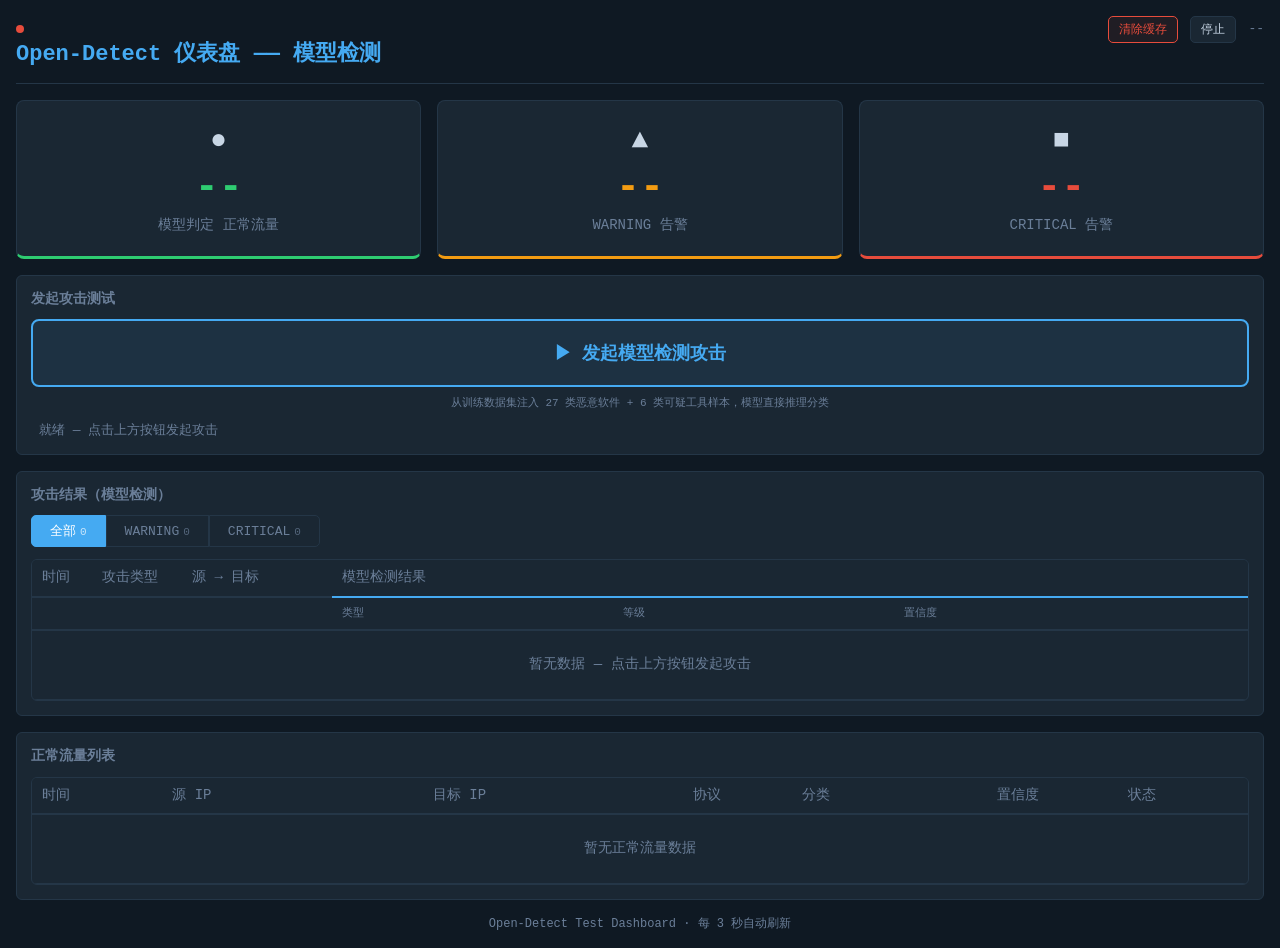
==== commit 8e195009: "feat: PCAP???????????? + ???????????? + ?????????????????? + BPF?????? - ???????????????????????????" ====
--- a/tests/dashboard/templates/index.html
+++ b/tests/dashboard/templates/index.html
@@ -14,7 +14,6 @@
     --accent: #45aaf2;
     --critical: #e74c3c;
     --warning: #f39c12;
-    --info: #3498db;
     --success: #2ecc71;
     --pending: #4e5b6c;
   }
@@ -41,35 +40,23 @@
   .status-dot.healthy { background: var(--success); }
   .status-dot.unhealthy { background: var(--critical); }
 
-  /* ── Compare panels ── */
-  .compare-header { display: flex; gap: 16px; margin-bottom: 16px; }
-  .compare-panel { flex: 1; background: var(--panel); border: 1px solid var(--border); border-radius: 6px; padding: 16px; }
-  .compare-panel.model { border-left: 3px solid var(--accent); }
-  .compare-panel.rule { border-left: 3px solid var(--warning); }
-  .compare-panel h3 { font-size: 16px; font-weight: 600; margin-bottom: 12px; display:flex; align-items: baseline; gap: 6px; }
-  .compare-panel h3 .tag { font-size: 11px; color: var(--text-dim); font-weight: 400; }
-  .compare-stat { display: flex; align-items: baseline; justify-content: space-between; margin-bottom: 10px; }
-  .compare-stat .label { font-size: 14px; color: var(--text-dim); }
-  .compare-stat .value { font-size: 34px; font-weight: 700; }
-  .compare-stat .value.model { color: var(--accent); }
-  .compare-stat .value.rule { color: var(--warning); }
-  .compare-stat .suffix { font-size: 12px; color: var(--text-dim); margin-left: 3px; }
-  .rule-check { color: var(--success); margin-right: 6px; font-weight: 700; }
-
-  /* ── Attack buttons ── */
-  .atk-row { display: flex; gap: 16px; }
-  .atk-col { flex: 1; }
-  .atk-main { padding: 20px 24px !important; font-size: 18px !important; font-weight: 700 !important; border-radius: 8px !important; width: 100%; text-align: center; transition: all 0.2s; }
-  .atk-main.rule { border: 2px solid var(--warning) !important; color: var(--warning) !important; background: rgba(243,156,18,0.08) !important; }
-  .atk-main.rule:hover:not(:disabled) { background: rgba(243,156,18,0.2) !important; }
-  .atk-main.model { border: 2px solid var(--accent) !important; color: var(--accent) !important; background: rgba(69,170,242,0.08) !important; }
-  .atk-main.model:hover:not(:disabled) { background: rgba(69,170,242,0.2) !important; }
-  .atk-main:disabled { opacity: 0.4; cursor: not-allowed; }
-  .atk-hint { font-size: 11px; color: var(--text-dim); margin-top: 8px; text-align: center; line-height: 1.5; }
-  @keyframes progressPulse { 0%,100% { opacity: 1; } 50% { opacity: 0.4; } }
-  .status-dot.running-pulse { animation: progressPulse 1.2s ease-in-out infinite; }
-
-  /* Base panel / table / button styles */
+  /* ── Stats cards ── */
+  .stats-row { display: flex; gap: 16px; margin-bottom: 16px; }
+  .stat-card {
+    flex: 1; background: var(--panel); border: 1px solid var(--border);
+    border-radius: 8px; padding: 20px; text-align: center;
+  }
+  .stat-card .stat-icon { font-size: 28px; margin-bottom: 8px; }
+  .stat-card .stat-value { font-size: 40px; font-weight: 700; line-height: 1; }
+  .stat-card .stat-label { font-size: 14px; color: var(--text-dim); margin-top: 8px; }
+  .stat-card.normal  { border-bottom: 3px solid var(--success); }
+  .stat-card.normal  .stat-value { color: var(--success); }
+  .stat-card.warning { border-bottom: 3px solid var(--warning); }
+  .stat-card.warning .stat-value { color: var(--warning); }
+  .stat-card.critical { border-bottom: 3px solid var(--critical); }
+  .stat-card.critical .stat-value { color: var(--critical); }
+
+  /* ── Panel / table / button ── */
   .panel-box {
     flex: 1; background: var(--panel);
     border: 1px solid var(--border); border-radius: 6px; padding: 14px;
@@ -90,7 +77,7 @@
   .badge-critical { background: rgba(231,76,60,0.2); color: var(--critical); }
   .badge-warning { background: rgba(243,156,18,0.2); color: var(--warning); }
   .badge-info { background: rgba(52,152,219,0.2); color: var(--info); }
-  .table-wrap { max-height: 320px; overflow-y: auto; border: 1px solid var(--border); border-radius: 6px; }
+  .table-wrap { max-height: 500px; overflow-y: auto; border: 1px solid var(--border); border-radius: 6px; }
   .btn {
     padding: 8px 14px; border-radius: 5px; border: 1px solid var(--border);
     background: var(--panel); color: var(--text); cursor: pointer;
@@ -99,22 +86,39 @@
   }
   .btn:hover:not(:disabled) { border-color: var(--accent); color: var(--accent); }
   .btn:disabled { opacity: 0.4; cursor: not-allowed; }
-
-  /* ── Compare table ── */
-  .compare-table th { font-size: 12px; }
-  .compare-table td { font-size: 12px; padding: 8px 6px; }
-  .hdr-rule { text-align: center; color: var(--warning); border-bottom: 2px solid var(--warning) !important; font-size: 14px; }
+  .btn-danger { border-color: var(--critical) !important; color: var(--critical) !important; background: rgba(231,76,60,0.08) !important; }
+  .btn-danger:hover:not(:disabled) { background: rgba(231,76,60,0.2) !important; }
+
+  /* ── Attack button ── */
+  .atk-main {
+    padding: 20px 24px !important; font-size: 18px !important; font-weight: 700 !important;
+    border-radius: 8px !important; width: 100%; text-align: center; transition: all 0.2s;
+    border: 2px solid var(--accent) !important; color: var(--accent) !important;
+    background: rgba(69,170,242,0.08) !important;
+  }
+  .atk-main:hover:not(:disabled) { background: rgba(69,170,242,0.2) !important; }
+  .atk-main:disabled { opacity: 0.4; cursor: not-allowed; }
+  .atk-hint { font-size: 11px; color: var(--text-dim); margin-top: 8px; text-align: center; line-height: 1.5; }
+  @keyframes progressPulse { 0%,100% { opacity: 1; } 50% { opacity: 0.4; } }
+  .status-dot.running-pulse { animation: progressPulse 1.2s ease-in-out infinite; }
+
+  /* ── Result table ── */
   .hdr-model { text-align: center; color: var(--accent); border-bottom: 2px solid var(--accent) !important; font-size: 14px; }
-  .sub-rule { border-left: 2px solid rgba(243,156,18,0.2); color: var(--text-dim); font-size: 11px; font-weight: 400; }
-  .sub-model { border-left: 2px solid rgba(69,170,242,0.2); color: var(--text-dim); font-size: 11px; font-weight: 400; }
-  td.col-rule-first { border-left: 2px solid rgba(243,156,18,0.15); }
-  td.col-rule { background: rgba(243,156,18,0.02); }
-  td.col-model-first { border-left: 2px solid rgba(69,170,242,0.15); }
-  td.col-model { background: rgba(69,170,242,0.02); }
+  .sub-model { color: var(--text-dim); font-size: 11px; font-weight: 400; }
   td.cell-na { color: var(--text-dim); font-style: italic; }
-  td.det-correct { color: var(--success); font-weight: 600; }
-  td.det-incorrect { color: var(--critical); }
-  td.det-neutral { color: var(--text-dim); }
+
+  /* ── 选项卡 ── */
+  .tab-bar { display: flex; gap: 0; margin-bottom: 12px; }
+  .tab-btn {
+    padding: 6px 18px; border: 1px solid var(--border); background: var(--panel);
+    color: var(--text-dim); cursor: pointer; font-size: 13px; font-family: inherit;
+    transition: all 0.15s;
+  }
+  .tab-btn:first-child { border-radius: 5px 0 0 5px; }
+  .tab-btn:last-child { border-radius: 0 5px 5px 0; }
+  .tab-btn.active { background: var(--accent); color: #fff; border-color: var(--accent); }
+  .tab-btn:hover:not(.active) { color: var(--text); border-color: var(--text-dim); }
+  .tab-count { font-size: 11px; opacity: 0.7; margin-left: 4px; }
 
   .footer { text-align: center; color: var(--text-dim); font-size: 12px; margin-top: 16px; }
 </style>
@@ -124,77 +128,41 @@
 <div class="header">
   <div>
     <span class="status-dot" id="status-dot"></span>
-    <h1>Open-Detect 仪表盘</h1>
+    <h1>Open-Detect 仪表盘 —— 模型检测</h1>
   </div>
   <div style="display:flex;align-items:center;gap:12px;">
-    <span id="demo-indicator" onclick="toggleDemo()" style="cursor:pointer;font-size:13px;color:var(--text-dim);">
-      ● 数据生成中
-    </span>
+    <button class="btn btn-danger" onclick="clearCache()" id="btn-clear" style="font-size:12px;padding:4px 10px;">清除缓存</button>
     <button class="btn" onclick="stopAttack()" id="btn-stop" style="font-size:12px;padding:4px 10px;">停止</button>
     <span id="lastUpdate" class="update-time">--</span>
   </div>
 </div>
 
-<!-- Top: Compare panels -->
-<div class="compare-header">
-  <!-- Left: Model detection panel -->
-  <div class="compare-panel model">
-    <h3>模型检测 <span class="tag">AI 深度学习</span></h3>
-    <div class="compare-stat">
-      <span class="label">正确检测</span>
-      <span><span class="value model" id="cv-model-correct" style="color:var(--success)">--</span><span class="suffix">条</span></span>
-    </div>
-    <div class="compare-stat">
-      <span class="label">错误检测</span>
-      <span><span class="value model" id="cv-model-incorrect" style="color:var(--critical)">--</span><span class="suffix">条</span></span>
-    </div>
-    <div style="margin-top:12px;padding-top:10px;border-top:1px solid var(--border);">
-      <div class="badge badge-critical" style="display:inline-block;margin-right:4px;">CRITICAL</div>
-      <span style="font-size:11px;color:var(--text-dim);">已知恶意软件</span>
-      <br>
-      <div class="badge badge-warning" style="display:inline-block;margin-right:4px;margin-top:4px;">WARNING</div>
-      <span style="font-size:11px;color:var(--text-dim);">未知攻击 / 可疑工具</span>
-    </div>
-  </div>
-  
-  <!-- Right: Rule detection panel -->
-  <div class="compare-panel rule">
-    <h3>规则检测 <span class="tag">预定义模式</span></h3>
-    <div class="compare-stat">
-      <span class="label">正确检测</span>
-      <span><span class="value rule" id="cv-rule-correct" style="color:var(--success)">--</span><span class="suffix">条</span></span>
-    </div>
-    <div class="compare-stat">
-      <span class="label">错误检测</span>
-      <span><span class="value rule" id="cv-rule-incorrect" style="color:var(--critical)">--</span><span class="suffix">条</span></span>
-    </div>
-    <div style="margin-top:12px;padding-top:10px;border-top:1px solid var(--border);">
-      <span style="font-size:11px;color:var(--text-dim);">基于频率/端口/间隔等预定义阈值</span>
-      <br>
-      <span style="font-size:11px;color:var(--text-dim);margin-top:4px;display:inline-block;">
-        仅能检测3种已知行为模式，无法识别未知攻击
-      </span>
-    </div>
+<!-- Stats cards -->
+<div class="stats-row">
+  <div class="stat-card normal">
+    <div class="stat-icon">&#9679;</div>
+    <div class="stat-value" id="stat-normal">--</div>
+    <div class="stat-label">模型判定 正常流量</div>
+  </div>
+  <div class="stat-card warning">
+    <div class="stat-icon">&#9650;</div>
+    <div class="stat-value" id="stat-warning">--</div>
+    <div class="stat-label">WARNING 告警</div>
+  </div>
+  <div class="stat-card critical">
+    <div class="stat-icon">&#9632;</div>
+    <div class="stat-value" id="stat-critical">--</div>
+    <div class="stat-label">CRITICAL 告警</div>
   </div>
 </div>
 
-<!-- Middle: Two attack buttons -->
+<!-- Attack button -->
 <div class="panel-box" style="margin-bottom:16px;">
   <h3>发起攻击测试</h3>
-  <div class="atk-row">
-    <div class="atk-col">
-      <button class="btn atk-main rule" onclick="triggerAttack('rule')" id="btn-rule">
-        ▶ 针对规则检测的攻击
-      </button>
-      <div class="atk-hint">包含：端口扫描、SYN Flood、C2通信、正常流量</div>
-    </div>
-    <div class="atk-col">
-      <button class="btn atk-main model" onclick="triggerAttack('model')" id="btn-model">
-        ▶ 针对模型检测的攻击
-      </button>
-      <div class="atk-hint">包含：已知恶意(Zeus/CobaltStrike等)、正常流量(Gmail/FTP等)、未知攻击(SSH爆破/DNS隧道/Heartbleed/挖矿等)</div>
-    </div>
-  </div>
+  <button class="btn atk-main" onclick="triggerAttack()" id="btn-attack">
+    &#9654; 发起模型检测攻击
+  </button>
+  <div class="atk-hint">从训练数据集注入 27 类恶意软件 + 6 类可疑工具样本，模型直接推理分类</div>
   <div id="status-bar" style="margin-top:10px;font-size:13px;color:var(--text-dim);display:flex;align-items:center;gap:8px;">
     <span id="status-dot2" class="status-dot" style="background:var(--pending);"></span>
     <span id="status-msg">就绪 — 点击上方按钮发起攻击</span>
@@ -202,68 +170,86 @@
   </div>
 </div>
 
-<!-- Bottom: Compare result table -->
+<!-- Result table -->
 <div class="panel-box">
-  <h3>攻击结果 <span id="result-count" style="font-weight:400;color:var(--text-dim);"></span></h3>
-  <div class="table-wrap" style="max-height:500px;">
-    <table class="alert-table compare-table" id="result-table">
+  <h3>攻击结果（模型检测） <span id="result-count" style="font-weight:400;color:var(--text-dim);"></span></h3>
+  <div class="tab-bar" id="tab-bar">
+    <button class="tab-btn active" onclick="switchTab('all')">全部<span class="tab-count" id="cnt-all">0</span></button>
+    <button class="tab-btn" onclick="switchTab('WARNING')">WARNING<span class="tab-count" id="cnt-warning">0</span></button>
+    <button class="tab-btn" onclick="switchTab('CRITICAL')">CRITICAL<span class="tab-count" id="cnt-critical">0</span></button>
+  </div>
+  <div class="table-wrap">
+    <table class="alert-table" id="result-table">
       <thead>
         <tr>
-          <th rowspan="2" style="width:60px;">时间</th>
-          <th rowspan="2" style="width:80px;">攻击类型</th>
-          <th rowspan="2" style="width:120px;">源 → 目标</th>
-          <th colspan="2" class="hdr-rule">规则检测</th>
-          <th colspan="3" class="hdr-model">模型检测</th>
+          <th style="width:60px;">时间</th>
+          <th style="width:90px;">攻击类型</th>
+          <th style="width:150px;">源 → 目标</th>
+          <th class="hdr-model" colspan="3">模型检测结果</th>
         </tr>
         <tr>
-          <th class="sub-rule">类型</th><th class="sub-rule">等级</th>
-          <th class="sub-model">类型</th><th class="sub-model">等级</th><th class="sub-model">置信度</th>
+          <th></th><th></th><th></th>
+          <th class="sub-model">类型</th>
+          <th class="sub-model">等级</th>
+          <th class="sub-model">置信度</th>
         </tr>
       </thead>
       <tbody id="result-table-body">
-        <tr><td colspan="8" style="text-align:center;color:var(--text-dim);padding:24px;">暂无数据 — 点击上方按钮发起攻击</td></tr>
+        <tr><td colspan="6" style="text-align:center;color:var(--text-dim);padding:24px;">暂无数据 — 点击上方按钮发起攻击</td></tr>
       </tbody>
     </table>
   </div>
 </div>
 
+<!-- 正常流量列表 -->
+<div class="panel-box" style="margin-top:16px;">
+  <h3>正常流量列表 <span id="normal-flow-count" style="font-weight:400;color:var(--text-dim);"></span></h3>
+  <div class="table-wrap">
+    <table class="alert-table" id="normal-flow-table">
+      <thead>
+        <tr>
+          <th style="width:60px;">时间</th>
+          <th style="width:120px;">源 IP</th>
+          <th style="width:120px;">目标 IP</th>
+          <th style="width:50px;">协议</th>
+          <th style="width:90px;">分类</th>
+          <th style="width:60px;">置信度</th>
+          <th style="width:60px;">状态</th>
+        </tr>
+      </thead>
+      <tbody id="normal-flow-table-body">
+        <tr><td colspan="7" style="text-align:center;color:var(--text-dim);padding:24px;">暂无正常流量数据</td></tr>
+      </tbody>
+    </table>
+  </div>
+</div>
+
 <div class="footer">Open-Detect Test Dashboard · 每 3 秒自动刷新</div>
 
 <script>
-var ATK_MAP = {
-  rule: {
-    name: '规则检测攻击',
-    endpoint: '/api/test/trigger',
+/* ── 全局状态 ── */
+var _allAlerts = [];
+var _activeTab = 'all';
+
+/* ── 攻击触发 ── */
+function triggerAttack() {
+  logStatus('发起: 模型检测攻击 ...');
+  disableBtn(true);
+  fetch('/api/test/trigger', {
     method: 'POST',
-    body: JSON.stringify({ source: 'rule' }),
-    attack_type: 'rule_suite'
-  },
-  model: {
-    name: '模型检测攻击',
-    endpoint: '/api/test/trigger',
-    method: 'POST',
-    body: JSON.stringify({ source: 'model' }),
-    attack_type: 'model_suite'
-  }
-};
-
-function triggerAttack(key) {
-  var atk = ATK_MAP[key];
-  if (!atk) return;
-  logStatus('发起: ' + atk.name + ' ...');
-  disableButtons(true);
-  fetch(atk.endpoint, { method: atk.method, headers: { 'Content-Type': 'application/json' }, body: atk.body })
+    headers: { 'Content-Type': 'application/json' },
+    body: JSON.stringify({ source: 'model' })
+  })
     .then(function(r) { return r.json(); })
     .then(function(d) {
-      if (d.ok) { logStatus(atk.name + ' — 已启动 (' + d.total + ' 个攻击)'); }
-      else { logStatus(atk.name + ' — 失败: ' + (d.message || '')); disableButtons(false); }
+      if (d.ok) { logStatus('模型检测攻击 — 已启动 (' + d.total + ' 个攻击)'); }
+      else { logStatus('攻击 — 失败: ' + (d.message || '')); disableBtn(false); }
     })
-    .catch(function(e) { logStatus(atk.name + ' — 错误'); disableButtons(false); });
-}
-
-function disableButtons(dis) {
-  document.getElementById('btn-rule').disabled = dis;
-  document.getElementById('btn-model').disabled = dis;
+    .catch(function(e) { logStatus('攻击 — 错误'); disableBtn(false); });
+}
+
+function disableBtn(dis) {
+  document.getElementById('btn-attack').disabled = dis;
 }
 
 function logStatus(msg) {
@@ -273,139 +259,140 @@
 function stopAttack() {
   fetch('/api/attack/stop', { method: 'POST' })
     .then(function(r) { return r.json(); })
-    .then(function() { disableButtons(false); });
-}
-
-var _demoActive = true;
-function toggleDemo() {
-  var ep = _demoActive ? '/api/demo/pause' : '/api/demo/resume';
-  fetch(ep, { method: 'POST' })
-    .then(function(r) { return r.json(); })
-    .then(function(d) { _demoActive = d.active; updateDemoUI(); });
-}
-function syncDemoStatus() {
-  fetch('/api/demo/status')
-    .then(function(r) { return r.json(); })
-    .then(function(d) { _demoActive = d.active; updateDemoUI(); });
-}
-function updateDemoUI() {
-  var el = document.getElementById('demo-indicator');
-  el.innerHTML = _demoActive ? '● 数据生成中' : '○ 数据已暂停';
-  el.style.color = _demoActive ? 'var(--success)' : 'var(--text-dim)';
-}
-
-function fmtTime(ts) { var d = new Date(ts * 1000); return d.toTimeString().substring(0,8); }
-function fmtUptime(s) { s = Math.floor(s); var h = Math.floor(s/3600), m = Math.floor(s%3600/60), ss = s%60; return (h>0?h+':':'') + (m<10&&h>0?'0':'') + m + ':' + (ss<10?'0':'') + ss; }
-
+    .then(function() { disableBtn(false); });
+}
+
+/* ── 格式化 ── */
+function fmtTime(ts) {
+  var d = new Date(ts * 1000);
+  return d.toTimeString().substring(0, 8);
+}
+function fmtUptime(s) {
+  s = Math.floor(s);
+  var h = Math.floor(s / 3600), m = Math.floor(s % 3600 / 60), ss = s % 60;
+  return (h > 0 ? h + ':' : '') + (m < 10 && h > 0 ? '0' : '') + m + ':' + (ss < 10 ? '0' : '') + ss;
+}
+
+/* ── 统计面板 ── */
 function loadSummary() {
   fetch('/api/summary')
     .then(function(r) { return r.json(); })
     .then(function(d) {
       var dot = document.getElementById('status-dot');
-      dot.className = 'status-dot' + (d.healthy ? ' healthy' : ' unhealthy');
+      dot.className = 'status-dot healthy';
+
       document.getElementById('lastUpdate').textContent = '更新 ' + fmtTime(d.server_time);
-      document.getElementById('result-count').textContent = '(共 ' + (d.alerts_total || 0) + ' 条)';
-
-      // Model detection: correct / incorrect counts
-      document.getElementById('cv-model-correct').textContent = d.model_correct || 0;
-      document.getElementById('cv-model-incorrect').textContent = d.model_incorrect || 0;
-
-      // Rule detection: correct / incorrect counts
-      document.getElementById('cv-rule-correct').textContent = d.rule_correct || 0;
-      document.getElementById('cv-rule-incorrect').textContent = d.rule_incorrect || 0;
+      document.getElementById('stat-normal').textContent = d.model_normal || 0;
+      document.getElementById('stat-warning').textContent = d.model_warning || 0;
+      document.getElementById('stat-critical').textContent = d.model_critical || 0;
     })
     .catch(function() {
       document.getElementById('status-dot').className = 'status-dot unhealthy';
     });
 }
 
+/* ── 选项卡切换 ── */
+function switchTab(tab) {
+  _activeTab = tab;
+  var btns = document.querySelectorAll('.tab-btn');
+  for (var i = 0; i < btns.length; i++) {
+    btns[i].classList.remove('active');
+  }
+  var activeBtn = document.querySelector('.tab-btn[onclick*=\"' + tab + '\"]');
+  if (activeBtn) activeBtn.classList.add('active');
+  renderActiveTable();
+}
+
+function renderActiveTable() {
+  var filtered = _allAlerts;
+  if (_activeTab === 'WARNING') {
+    filtered = _allAlerts.filter(function(a) {
+      var extra = (typeof a.extra === 'string' ? JSON.parse(a.extra) : (a.extra || {}));
+      var mr = extra.model_result || {};
+      return mr.alert_level === 'WARNING';
+    });
+  } else if (_activeTab === 'CRITICAL') {
+    filtered = _allAlerts.filter(function(a) {
+      var extra = (typeof a.extra === 'string' ? JSON.parse(a.extra) : (a.extra || {}));
+      var mr = extra.model_result || {};
+      return mr.alert_level === 'CRITICAL';
+    });
+  }
+  renderTableInner(filtered);
+
+  // 更新选项卡计数
+  var cntAll = _allAlerts.length;
+  var cntWarning = _allAlerts.filter(function(a) {
+    var extra = (typeof a.extra === 'string' ? JSON.parse(a.extra) : (a.extra || {}));
+    var mr = extra.model_result || {};
+    return mr.alert_level === 'WARNING';
+  }).length;
+  var cntCritical = _allAlerts.filter(function(a) {
+    var extra = (typeof a.extra === 'string' ? JSON.parse(a.extra) : (a.extra || {}));
+    var mr = extra.model_result || {};
+    return mr.alert_level === 'CRITICAL';
+  }).length;
+  document.getElementById('cnt-all').textContent = cntAll;
+  document.getElementById('cnt-warning').textContent = cntWarning;
+  document.getElementById('cnt-critical').textContent = cntCritical;
+}
+
+/* ── 告警表格 ── */
 function loadAlerts() {
-  fetch('/api/alerts?limit=50')
+  fetch('/api/alerts?source=model&limit=500')
     .then(function(r) { return r.json(); })
     .then(function(d) {
-      renderCompareTable(d.alerts || []);
+      _allAlerts = d.alerts || [];
+      renderActiveTable();
     })
     .catch(function() {});
 }
 
-function renderCompareTable(alerts) {
+function renderTableInner(alerts) {
   var tbody = document.getElementById('result-table-body');
   if (!alerts.length) {
-    tbody.innerHTML = '<tr><td colspan="9" style="text-align:center;color:var(--text-dim);padding:24px;">暂无数据 — 点击上方按钮发起攻击</td></tr>';
+    tbody.innerHTML = '<tr><td colspan="6" style="text-align:center;color:var(--text-dim);padding:24px;">暂无数据 — 点击上方按钮发起攻击</td></tr>';
     document.getElementById('result-count').textContent = '(共 0 条)';
     return;
   }
   var html = '';
   for (var i = 0; i < alerts.length; i++) {
     var a = alerts[i];
-    var extra = {};
-    try { extra = typeof a.extra === 'string' ? JSON.parse(a.extra) : (a.extra || {}); } catch(e) {}
+    var extra = (typeof a.extra === 'string' ? JSON.parse(a.extra) : (a.extra || {}));
     var mr = extra.model_result || {};
-    var rr = extra.rule_result || {};
-    
+
     function levelBadge(lv) {
       var cls = lv === 'CRITICAL' ? 'badge-critical' : lv === 'WARNING' ? 'badge-warning' : 'badge-info';
       return '<span class="badge ' + cls + '">' + (lv || '—') + '</span>';
     }
     function confStr(cf) {
-      return cf != null ? (cf * 100).toFixed(0) + '%' : '<span class="cell-na">—</span>';
+      return cf != null && cf > 0 ? (cf * 100).toFixed(0) + '%' : '<span class="cell-na">—</span>';
     }
     function typeStr(v, r) {
       var cn = (r && r.class_name) ? r.class_name : v;
       return cn || '<span class="cell-na">—</span>';
     }
-    // Return 'correct' / 'incorrect' / 'neutral' CSS class for a detection result.
-    // isModel=true: model column (unknown is correct for un-trained rule attacks)
-    // isModel=false: rule column (exact match only for rule attacks)
-    function detClass(detResult, expectedType, isModel) {
-      if (!detResult || !detResult.attack_type) return 'det-neutral';
-      var dt = detResult.attack_type;
-      // Model never trained on rule attack types → unknown_attack is correct
-      if (isModel && (expectedType === 'port_scan' || expectedType === 'syn_flood' || expectedType === 'c2_beaconing')) {
-        return dt === 'unknown_attack' ? 'det-correct' : 'det-incorrect';
-      }
-      if (expectedType === 'known_malware') {
-        return (dt === 'known_malware' || dt === 'suspicious_tool') ? 'det-correct' : 'det-incorrect';
-      }
-      if (expectedType === 'normal' || expectedType === 'unknown_attack') {
-        return dt === expectedType ? 'det-correct' : 'det-incorrect';
-      }
-      // Rule detection on rule attacks: exact match
-      return dt === expectedType ? 'det-correct' : 'det-incorrect';
-    }
-    // Render the attack type column — show intention, not model guess
     function attackTypeLabel(t) {
-      var m = {'known_malware':'已知恶意','normal':'正常流量','unknown_attack':'未知攻击',
-               'port_scan':'端口扫描','syn_flood':'SYN Flood','c2_beaconing':'C2通信'};
+      var m = { 'known_malware': '已知恶意', 'normal': '正常流量', 'unknown_attack': '未知攻击',
+                 'port_scan': '端口扫描', 'syn_flood': 'SYN Flood', 'c2_beaconing': 'C2通信' };
       return m[t] || t;
     }
     var atLabel = attackTypeLabel(a.attack_type);
-    var rCls = detClass(rr, a.attack_type, false);
-    var mCls = detClass(mr, a.attack_type, true);
-    // Rule type display: red NULL when model attack (unknown_attack/known_malware)
-    // has rule that can't determine type (INFO level)
-    var ruleTypeHtml, ruleTypeCls = rCls;
-    if ((a.attack_type === 'unknown_attack' || a.attack_type === 'known_malware') && rr.alert_level === 'INFO') {
-      ruleTypeHtml = '<span style="color:var(--critical);font-weight:600;">NULL</span>';
-      ruleTypeCls = 'det-incorrect';
-    } else {
-      ruleTypeHtml = typeStr(rr.attack_type);
-    }
-    
+
     html += '<tr>' +
       '<td>' + fmtTime(a.timestamp) + '</td>' +
       '<td>' + (atLabel || '<span class="cell-na">—</span>') + '</td>' +
       '<td>' + (a.src_ip || '?') + ':' + (a.src_port || 0) + ' → ' + (a.dst_ip || '?') + ':' + (a.dst_port || 0) + '</td>' +
-      '<td class="col-rule-first ' + ruleTypeCls + '">' + ruleTypeHtml + '</td>' +
-      '<td class="col-rule">' + levelBadge(rr.alert_level) + '</td>' +
-      '<td class="col-model-first ' + mCls + '">' + typeStr(mr.attack_type, mr) + '</td>' +
-      '<td class="col-model">' + levelBadge(mr.alert_level) + '</td>' +
-      '<td class="col-model">' + confStr(mr.confidence) + '</td>' +
+      '<td>' + typeStr(mr.attack_type, mr) + '</td>' +
+      '<td>' + levelBadge(mr.alert_level) + '</td>' +
+      '<td>' + confStr(mr.confidence) + '</td>' +
       '</tr>';
   }
   tbody.innerHTML = html;
-}
-
+  document.getElementById('result-count').textContent = '(共 ' + alerts.length + ' 条)';
+}
+
+/* ── 攻击状态轮询 ── */
 function checkAttackStatus() {
   fetch('/api/attack/status')
     .then(function(r) { return r.json(); })
@@ -416,26 +403,73 @@
         dot2.style.background = 'var(--warning)';
         document.getElementById('status-msg').textContent = '执行中: ' + (d.name || '—');
         document.getElementById('status-elapsed').textContent = '耗时 ' + fmtUptime(d.elapsed_s || 0);
-        disableButtons(true);
+        disableBtn(true);
       } else {
         dot2.className = 'status-dot';
         dot2.style.background = 'var(--pending)';
         document.getElementById('status-msg').textContent = '就绪 — 点击上方按钮发起攻击';
         document.getElementById('status-elapsed').textContent = '';
-        disableButtons(false);
+        disableBtn(false);
       }
     })
     .catch(function() {});
 }
 
+/* ── 初始化 ── */
 loadSummary();
 loadAlerts();
+loadNormalFlows();
 checkAttackStatus();
-syncDemoStatus();
 setInterval(loadSummary, 3000);
-setInterval(loadAlerts, 3000);
+setInterval(loadAlerts, 5000);
+setInterval(loadNormalFlows, 6000);
 setInterval(checkAttackStatus, 1000);
-setInterval(syncDemoStatus, 10000);
+
+/* ── 清除缓存 ── */
+function clearCache() {
+  _allAlerts = [];
+  renderActiveTable();
+  document.getElementById('stat-normal').textContent = '0';
+  document.getElementById('stat-warning').textContent = '0';
+  document.getElementById('stat-critical').textContent = '0';
+  document.getElementById('normal-flow-table-body').innerHTML = '<tr><td colspan="7" style="text-align:center;color:var(--text-dim);padding:24px;">暂无正常流量数据</td></tr>';
+  document.getElementById('normal-flow-count').textContent = '';
+  fetch('/api/admin/clear', { method: 'POST' })
+    .then(function(r) { return r.json(); })
+    .then(function() { loadSummary(); loadNormalFlows(); })
+    .catch(function() { loadSummary(); loadNormalFlows(); });
+}
+
+/* ── 正常流量列表 ── */
+function loadNormalFlows() {
+  fetch('/api/flows/normal?limit=100')
+    .then(function(r) { return r.json(); })
+    .then(function(d) {
+      var flows = d.flows || [];
+      var tbody = document.getElementById('normal-flow-table-body');
+      document.getElementById('normal-flow-count').textContent = '(共 ' + flows.length + ' 条)';
+      if (!flows.length) {
+        tbody.innerHTML = '<tr><td colspan="7" style="text-align:center;color:var(--text-dim);padding:24px;">暂无正常流量数据</td></tr>';
+        return;
+      }
+      var html = '';
+      for (var i = 0; i < flows.length; i++) {
+        var f = flows[i];
+        var confStr = function(cf) { return cf != null && cf > 0 ? (cf * 100).toFixed(1) + '%' : '<span class="cell-na">—</span>'; };
+        html += '<tr>' +
+          '<td>' + fmtTime(f.timestamp) + '</td>' +
+          '<td>' + (f.src_ip || '—') + '</td>' +
+          '<td>' + (f.dst_ip || '—') + '</td>' +
+          '<td>' + (f.protocol || '—') + '</td>' +
+          '<td>' + (f.class_name || '—') + '</td>' +
+          '<td>' + confStr(f.confidence) + '</td>' +
+          '<td><span class="badge badge-info">正常</span></td>' +
+        '</tr>';
+      }
+      tbody.innerHTML = html;
+    })
+    .catch(function() {});
+}
 </script>
 
 </body>
